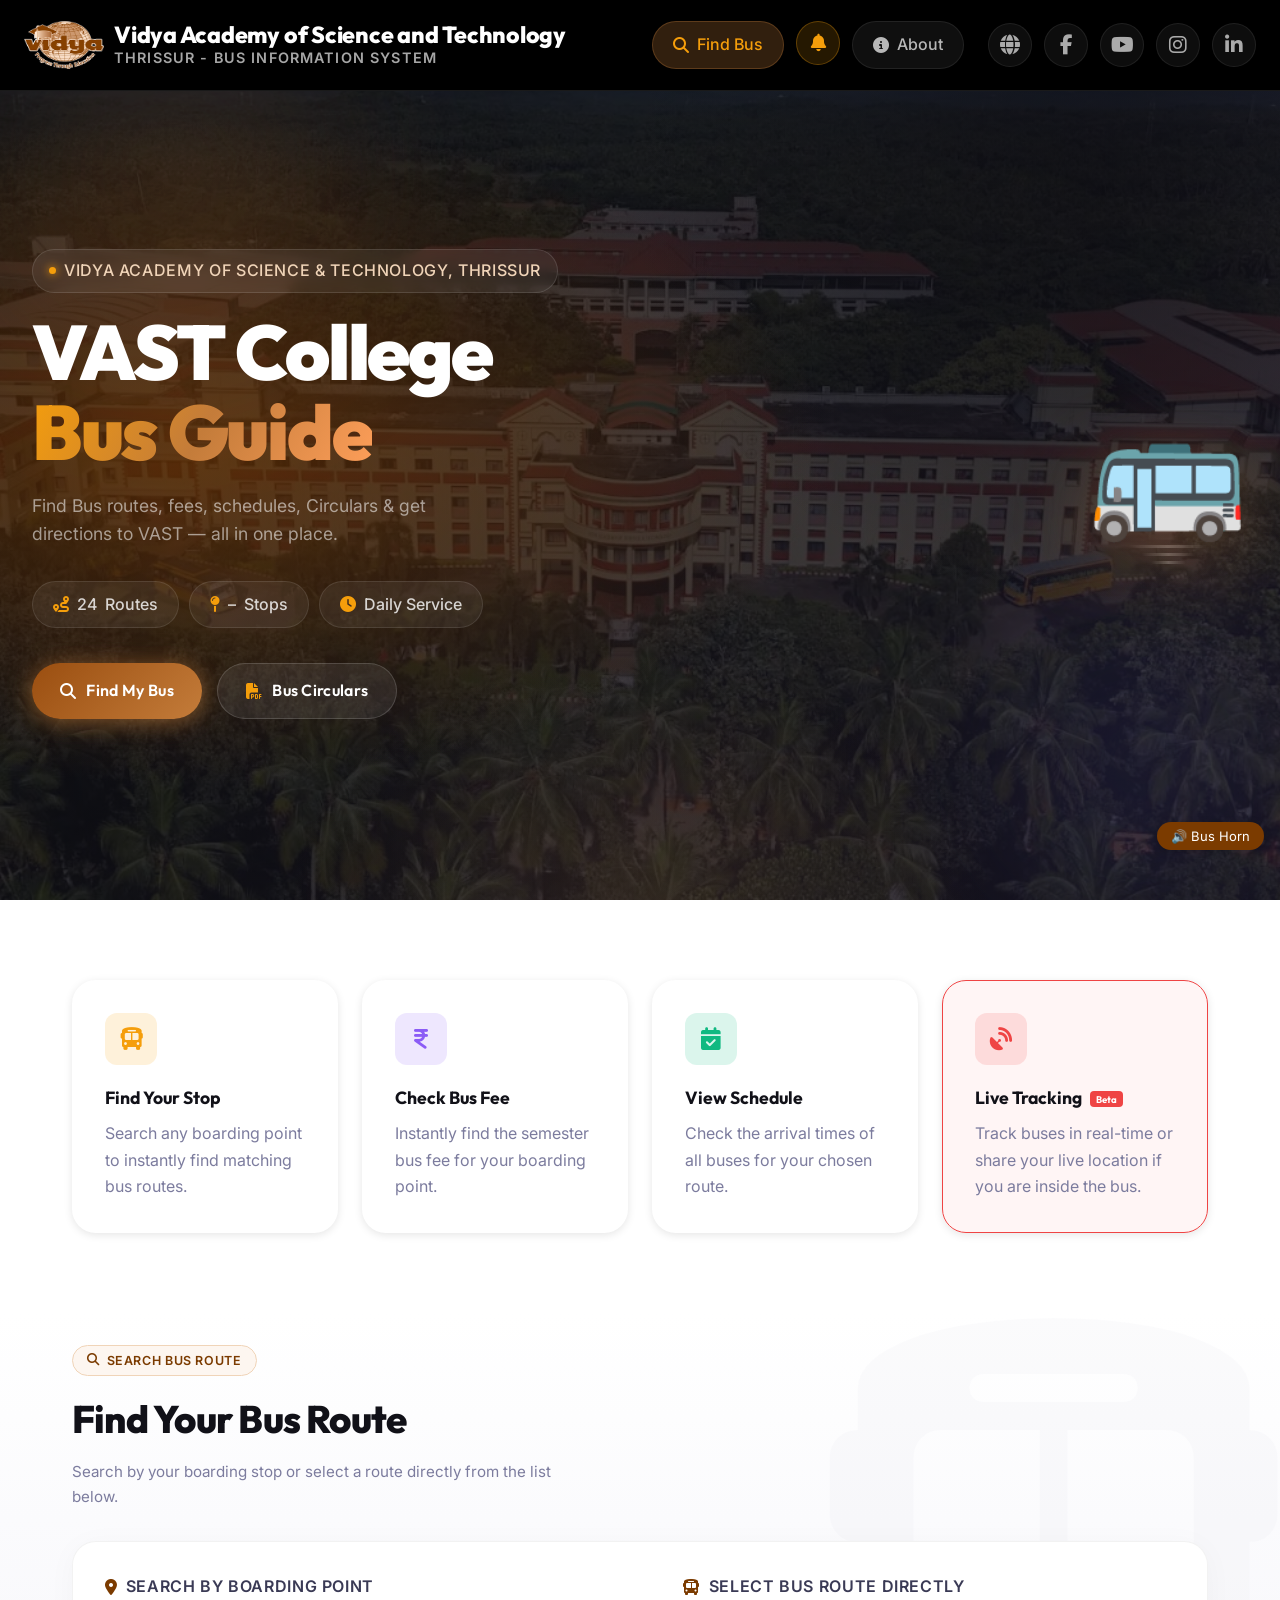
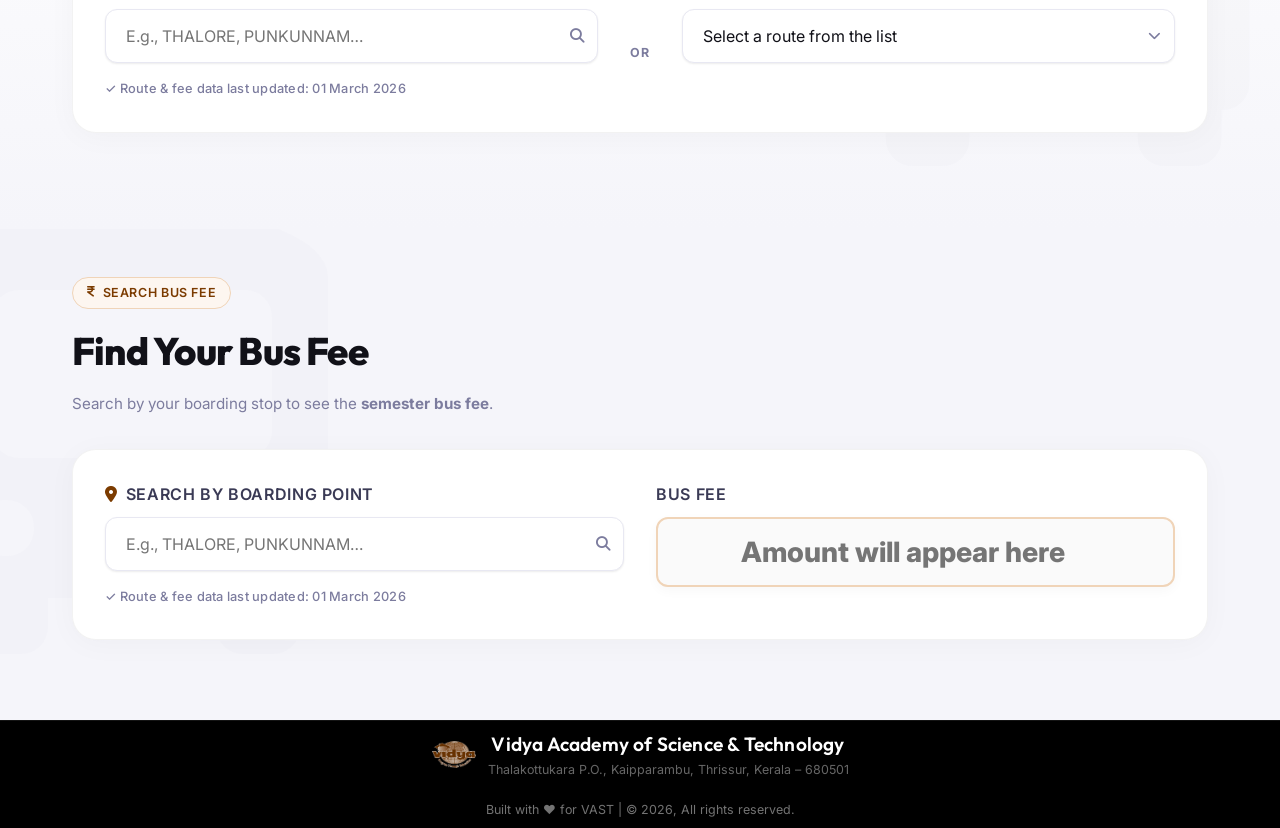
==== index.html @ 7c25f159 "v26" ====
<!DOCTYPE html>
<html lang="en">

<head>
    <meta charset="UTF-8">
    <meta name="viewport" content="width=device-width, initial-scale=1.0">

    <!-- Basic SEO -->
    <title>VAST Bus Routes & Transport System | Vidya Academy Thrissur</title>
    <meta name="description"
        content="Find VAST bus routes, stops, and transport details for Vidya Academy of Science and Technology, Thrissur. Fast and easy access for students and staff.">

    <!-- Open Graph (WhatsApp, Facebook, LinkedIn) -->
    <meta property="og:title" content="VAST Bus Routes & Transport System">
    <meta property="og:description"
        content="Find VAST bus routes, stops, and transport details for Vidya Academy of Science and Technology, Thrissur. Fast and easy access for students and staff.">
    <meta property="og:url" content="https://vastbus.vercel.app/">
    <meta property="og:type" content="website">
    <meta property="og:image" content="https://vastbus.vercel.app/preview.png">

    <!-- Optional but Recommended -->
    <meta name="robots" content="index, follow">
    <link rel="canonical" href="https://vastbus.vercel.app/">
    <meta name="google-site-verification" content="Hl1G1R66J_DsaQzUZAbvL7QP29hYVeh4N2TsKoBI6Vk" />

    <!-- PWA Configurations -->
    <link rel="manifest" href="manifest.json">
    <meta name="theme-color" content="#c47c3a">
    <!-- Apple PWA (iOS Splash Screen & Install Support) -->
    <meta name="apple-mobile-web-app-capable" content="yes">
    <meta name="apple-mobile-web-app-status-bar-style" content="black-translucent">
    <meta name="apple-mobile-web-app-title" content="VAST Bus">
    <link rel="apple-touch-icon" href="assets/icon-180.png">

    <!-- Structured Data (JSON-LD) -->
    <script type="application/ld+json">
    {
      "@context": "https://schema.org",
      "@type": "WebApplication",
      "name": "VAST Bus Transport System",
      "url": "https://vastbus.vercel.app/",
      "description": "Find VAST bus routes, stops, and transport details for Vidya Academy of Science and Technology, Thrissur. Fast and easy access for students and staff.",
      "applicationCategory": "TransportationApplication",
      "operatingSystem": "All",
      "browserRequirements": "Requires a modern web browser",
      "inLanguage": "en",
      "publisher": {
        "@type": "Organization",
        "name": "Vidya Academy of Science and Technology",
        "logo": {
          "@type": "ImageObject",
          "url": "https://vastbus.vercel.app/preview.png"
        }
      },
      "potentialAction": {
        "@type": "SearchAction",
        "target": "https://vastbus.vercel.app/?search={search_term_string}",
        "query-input": "required name=search_term_string"
      }
    }
    </script>
    <script type="application/ld+json">
    {
      "@context": "https://schema.org",
      "@type": "FAQPage",
      "mainEntity": [
        {
          "@type": "Question",
          "name": "How to find VAST bus routes?",
          "acceptedAnswer": {
            "@type": "Answer",
            "text": "You can search and view bus routes directly on the VAST Bus website."
          }
        },
        {
          "@type": "Question",
          "name": "Is the VAST bus system available for all students?",
          "acceptedAnswer": {
            "@type": "Answer",
            "text": "Yes, the transport system is designed for students and staff of Vidya Academy."
          }
        }
      ]
    }
    </script>
    <script type="application/ld+json">
    {
     "@context": "https://schema.org",
     "@type": "CollegeOrUniversity",
     "name": "Vidya Academy of Science and Technology",
     "address": {
       "@type": "PostalAddress",
       "addressLocality": "Thrissur",
       "addressRegion": "Kerala",
       "addressCountry": "India"
     }
    }
    </script>

    <!-- Favicons -->
    <link rel="icon" type="image/x-icon" href="assets/favicon.ico">
    <link rel="icon" type="image/png" sizes="32x32" href="assets/favicon-32x32.png">
    <link rel="icon" type="image/png" sizes="16x16" href="assets/favicon-16x16.png">
    <link rel="apple-touch-icon" sizes="180x180" href="assets/apple-touch-icon.png">

    <!-- Fonts -->
    <link rel="preconnect" href="https://fonts.googleapis.com">
    <link rel="preconnect" href="https://fonts.gstatic.com" crossorigin>
    <link
        href="https://fonts.googleapis.com/css2?family=Outfit:wght@300;400;500;600;700;800;900&family=Inter:wght@300;400;500;600&display=swap"
        rel="stylesheet">

    <!-- Icons -->
    <link rel="stylesheet" href="https://cdnjs.cloudflare.com/ajax/libs/font-awesome/6.5.1/css/all.min.css"
        crossorigin="anonymous" referrerpolicy="no-referrer">

    <link rel="stylesheet" href="styles.css">
    <!-- Leaflet CSS for OpenStreetMap -->
    <link rel="stylesheet" href="https://unpkg.com/leaflet@1.9.4/dist/leaflet.css"
        integrity="sha256-p4NxAoJBhIIN+hmNHrzRCf9tD/miZyoHS5obTRR9BMY=" crossorigin="" />
</head>

<body>

    <!-- iOS PWA Install Banner (only shows on iPhone/iPad Safari, once) -->
    <div id="ios-install-banner"
        style="display:none; position:fixed; bottom:0; left:0; right:0; z-index:9999; padding: 1rem 1.25rem; background: rgba(15,15,20,0.96); backdrop-filter: blur(20px); border-top: 1px solid rgba(196,124,58,0.3); box-shadow: 0 -4px 30px rgba(0,0,0,0.4); animation: slideUpBanner 0.4s ease;">
        <div style="display:flex; align-items:center; gap: 1rem; max-width: 480px; margin: 0 auto;">
            <img src="assets/icon-180.png" alt="VAST Bus"
                style="width:48px; height:48px; border-radius:12px; flex-shrink:0;">
            <div style="flex:1;">
                <p style="margin:0; font-family:'Outfit',sans-serif; font-weight:700; color:#fff; font-size:0.95rem;">
                    Install VAST Bus App</p>
                <p
                    style="margin:4px 0 0; font-family:'Inter',sans-serif; color:rgba(255,255,255,0.6); font-size:0.8rem;">
                    Tap <strong style="color:#c47c3a;"><i class="fa-solid fa-arrow-up-from-bracket"></i> Share</strong>
                    then <strong style="color:#c47c3a;">"Add to Home Screen"</strong>
                </p>
            </div>
            <button id="ios-banner-close"
                style="background:rgba(255,255,255,0.1); border:none; color:#fff; width:32px; height:32px; border-radius:50%; cursor:pointer; font-size:1rem; display:flex; align-items:center; justify-content: center; flex-shrink:0;"><i
                    class="fa-solid fa-xmark"></i></button>
        </div>
    </div>

    <!-- ══════════════════ NAVBAR ══════════════════ -->
    <nav class="navbar" id="navbar">
        <div class="nav-inner">
            <div class="nav-brand">
                <img src="assets/vast.png" alt="VAST Logo" class="nav-logo">
                <div class="nav-brand-text">
                    <span class="nav-title">Vidya Academy of Science and Technology</span>
                    <span class="nav-sub">Thrissur - Bus Information System</span>
                </div>
            </div>
            <div class="nav-right">
                <div class="nav-pills">
                    <a href="#search-section" class="nav-pill active"><i class="fa-solid fa-magnifying-glass"></i> <span>Find Bus</span></a>
                    <button id="pwa-notif-btn" title="Enable Notifications" class="nav-notif-btn" onclick="requestNotificationPermission()">
                        <i class="fa-solid fa-bell"></i>
                    </button>
                    <a href="about.html" class="nav-pill"><i class="fa-solid fa-circle-info"></i> <span>About</span></a>
                </div>

                <!-- Social Media Icons -->
                <div class="nav-socials">
                    <a href="https://www.vidyaacademy.ac.in/" target="_blank" class="nav-social-link"
                        aria-label="College Website" title="College Website">
                        <i class="fa-solid fa-globe"></i>
                    </a>
                    <a href="https://www.facebook.com/vidyatcr/" target="_blank" class="nav-social-link"
                        aria-label="Facebook" title="Facebook">
                        <i class="fa-brands fa-facebook-f"></i>
                    </a>
                    <a href="https://www.youtube.com/channel/UCFlEyRo7TTzK826USi_98eg" target="_blank"
                        class="nav-social-link" aria-label="YouTube" title="YouTube">
                        <i class="fa-brands fa-youtube"></i>
                    </a>
                    <a href="https://www.instagram.com/vidmediavast/" target="_blank" class="nav-social-link"
                        aria-label="Instagram" title="Instagram">
                        <i class="fa-brands fa-instagram"></i>
                    </a>
                    <a href="https://www.linkedin.com/school/vidyatcr/" target="_blank" class="nav-social-link"
                        aria-label="LinkedIn" title="LinkedIn">
                        <i class="fa-brands fa-linkedin-in"></i>
                    </a>
                </div>
            </div>

        </div>
        <!-- ══════════════════ ALERT BANNER ══════════════════ -->
        <div id="alert-banner-container" class="alert-banner-container" style="display: none;"></div>
    </nav>

    <!-- ══════════════════ HERO ══════════════════ -->
    <section class="hero">
        <!-- Animated mesh background -->
        <div class="hero-mesh"></div>
        <div class="hero-glow hero-glow-1"></div>
        <div class="hero-glow hero-glow-2"></div>

        <div class="hero-content">
            <div class="hero-badge animate-fade-up">
                <span class="badge-dot"></span>
                Vidya Academy of Science &amp; Technology, Thrissur
            </div>

            <h1 class="hero-title animate-fade-up delay-1">
                VAST College<br>
                <span class="hero-gradient-text">Bus Guide</span>
            </h1>

            <p class="hero-subtitle animate-fade-up delay-2">
                Find Bus routes, fees, schedules, Circulars &amp; get directions to VAST — all in one place.
            </p>

            <div class="hero-stats animate-fade-up delay-3">
                <div class="stat-pill">
                    <i class="fa-solid fa-route"></i>
                    <span id="stat-routes">–</span> Routes
                </div>
                <div class="stat-pill">
                    <i class="fa-solid fa-map-pin"></i>
                    <span id="stat-stops">–</span> Stops
                </div>
                <div class="stat-pill">
                    <i class="fa-solid fa-clock"></i>Daily Service
                </div>
            </div>

            <div class="hero-buttons animate-fade-up delay-4" style="display: flex; gap: 15px; flex-wrap: wrap;">
                <a href="#search-section" class="hero-cta" style="animation: none; opacity: 1; transform: none;">
                    <i class="fa-solid fa-search"></i> Find My Bus
                </a>

                <a href="https://drive.google.com/drive/folders/1Li0ltfSc1ms6F0dTwZXF6cScRXD0nrXM?usp=sharing"
                    target="_blank" class="hero-cta"
                    style="background: rgba(255, 255, 255, 0.08); border: 1px solid rgba(255, 255, 255, 0.15); backdrop-filter: blur(12px); box-shadow: none; animation: none; opacity: 1; transform: none;">
                    <i class="fa-solid fa-file-pdf" style="color: #f59e0b;"></i> Bus Circulars
                </a>
            </div>
        </div>

        <!-- Floating bus illustration -->
        <div class="hero-illustration animate-float">
            <div class="hero-bus">🚌</div>
            <div class="hero-road">
                <div class="road-line"></div>
                <div class="road-line"></div>
                <div class="road-line"></div>
            </div>
        </div>
    </section>

    <!-- ══════════════════ FEATURES STRIP ══════════════════ -->
    <section class="features-section" id="features-section">
        <div class="container">
            <div class="features-grid">
                <div class="feature-card animate-fade-up">
                    <div class="feature-icon" style="--icon-color: #f59e0b;">
                        <i class="fa-solid fa-bus"></i>
                    </div>
                    <h3>Find Your Stop</h3>
                    <p>Search any boarding point to instantly find matching bus routes.</p>
                </div>
                <div class="feature-card animate-fade-up delay-1" id="bus-fee-btn">
                    <div class="feature-icon" style="--icon-color: #8b5cf6;">
                        <i class="fa-solid fa-indian-rupee-sign"></i>
                    </div>
                    <h3>Check Bus Fee</h3>
                    <p>Instantly find the semester bus fee for your boarding point.</p>
                </div>
                <div class="feature-card animate-fade-up delay-2">
                    <div class="feature-icon" style="--icon-color: #10b981;">
                        <i class="fa-solid fa-calendar-check"></i>
                    </div>
                    <h3>View Schedule</h3>
                    <p>Check the arrival times of all buses for your chosen route.</p>
                </div>

                <!-- 🆕 LIVE TRACKING FEATURE ADDED HERE -->
                <div class="feature-card animate-fade-up delay-3" id="live-tracking-btn"
                    style="cursor: pointer; border: 1px solid #ef4444; background: rgba(239, 68, 68, 0.05);">
                    <div class="feature-icon" style="--icon-color: #ef4444;">
                        <i class="fa-solid fa-satellite-dish fa-beat-fade"></i>
                    </div>
                    <h3>Live Tracking <span
                            style="font-size:0.6rem; background:#ef4444; color:#fff; padding:2px 6px; border-radius:4px; vertical-align:middle; margin-left:5px;">Beta</span>
                    </h3>
                    <p>Track buses in real-time or share your live location if you are inside the bus.</p>
                </div>
            </div>
        </div>
    </section>

    <!-- ══════════════════ LIVE TRACKING MODAL & UI ══════════════════ -->
    <div id="tracking-modal" class="modal hidden">
        <div class="modal-content glass">
            <span class="close-modal" id="close-tracking-modal">&times;</span>

            <div class="modal-header" style="text-align: center; margin-bottom: 2rem;">
                <h3
                    style="font-family: 'Outfit'; font-size: 1.8rem; color: #fff; display: flex; align-items: center; justify-content: center; gap: 10px;">
                    <i class="fa-solid fa-satellite-dish" style="color: #ef4444;"></i> Live Bus Tracking
                </h3>
            </div>

            <div id="tracking-modal-body">
                <!-- User Profile (Shown when logged in) -->
                <div id="user-profile"
                    style="display: none; align-items: center; justify-content: space-between; padding: 1rem; background: rgba(255,255,255,0.05); border: 1px solid rgba(255,255,255,0.1); border-radius: 12px; margin-bottom: 2rem;">
                    <div style="display: flex; align-items: center; gap: 12px;">
                        <img id="user-photo" src="" alt=""
                            style="width: 44px; height: 44px; border-radius: 50%; border: 2px solid var(--amber);">
                        <div style="display: flex; flex-direction: column;">
                            <span id="user-name" style="font-weight: 700; color: #fff; font-size: 1rem;">User Name</span>
                            <span id="user-email"
                                style="font-size: 0.8rem; color: rgba(255,255,255,0.6);">email@vidyaacademy.ac.in</span>
                        </div>
                    </div>
                    <button id="google-sign-out" class="btn-subtle"
                        style="background: rgba(255,255,255,0.1); border: 1px solid rgba(255,255,255,0.2); color: #fff; padding: 6px 12px; border-radius: 6px; cursor: pointer; font-size: 0.8rem; transition: 0.2s;">
                        <i class="fa-solid fa-sign-out"></i>
                    </button>
                </div>

                <!-- Google Sign-in Card (Shown when logged out) -->
                <div id="login-card"
                    style="text-align: center; padding: 2.5rem 1.5rem; background: rgba(255,255,255,0.03); border: 1px solid rgba(255,255,255,0.08); border-radius: 20px; margin-bottom: 2rem;">
                    <div
                        style="background: rgba(245, 158, 11, 0.1); width: 64px; height: 64px; border-radius: 16px; display: flex; align-items: center; justify-content: center; margin: 0 auto 1.5rem; font-size: 1.8rem; color: var(--amber);">
                        <i class="fa-solid fa-shield-halved"></i>
                    </div>
                    <h3 style="font-family: 'Outfit'; font-size: 1.4rem; color: #fff; margin-bottom: 0.5rem;">College
                        Access Required</h3>
                    <p style="font-size: 0.9rem; color: rgba(255,255,255,0.5); margin-bottom: 2rem; line-height: 1.5;">
                        To protect student privacy, please sign in using your <br><b>@vidyaacademy.ac.in</b> email
                        address.</p>

                    <!-- Branded Google Button -->
                    <button id="google-sign-in-btn" class="google-signin-button">
                        <div class="google-icon-box">
                            <svg xmlns="http://www.w3.org/2000/svg" viewBox="0 0 48 48" width="20px" height="20px">
                                <path fill="#fbc02d"
                                    d="M43.611,20.083H42V20H24v8h11.303c-1.649,4.657-6.08,8-11.303,8c-6.627,0-12-5.373-12-12s5.373-12,12-12c3.059,0,5.842,1.154,7.961,3.039l5.657-5.657C34.046,6.053,29.268,4,24,4C12.955,4,4,12.955,4,24s8.955,20,20,20s20-8.955,20-20C44,22.659,43.862,21.35,43.611,20.083z" />
                                <path fill="#e53935"
                                    d="M6.306,14.691l6.571,4.819C14.655,15.108,18.961,12,24,12c3.059,0,5.842,1.154,7.961,3.039l5.657-5.657C34.046,6.053,29.268,4,24,4C16.318,4,9.656,8.337,6.306,14.691z" />
                                <path fill="#4caf50"
                                    d="M24,44c5.166,0,9.86-1.977,13.409-5.192l-6.19-5.238C29.211,35.091,26.715,36,24,36c-5.202,0-9.619-3.317-11.283-7.946l-6.522,5.025C9.505,39.556,16.227,44,24,44z" />
                                <path fill="#1565c0"
                                    d="M43.611,20.083L43.595,20L42,20H24v8h11.303c-0.792,2.237-2.231,4.166-4.087,5.571l6.19,5.238C36.971,39.205,44,34,44,24C44,22.659,43.862,21.35,43.611,20.083z" />
                            </svg>
                        </div>
                        <span>Sign in with Google</span>
                    </button>
                    <p id="auth-error-msg" style="color: #ef4444; font-size: 0.85rem; margin-top: 1rem; display: none;">
                    </p>
                </div>
            </div>

            <!-- GPS Question (Hidden until signed in) -->
            <div id="gps-question-container" style="display: none;">
                <p class="modal-subtitle"
                    style="text-align: center; margin-bottom: 2rem; font-size: 1.1rem; color: rgba(255,255,255,0.7);">
                    Are you currently <strong>inside</strong> the bus?</p>

                <div class="tracking-options">
                    <button id="btn-inside-bus" class="tracking-option-btn">
                        <div class="opt-icon"><i class="fa-solid fa-bus"></i></div>
                        <div class="opt-text">
                            <strong>YES</strong>
                            <span>I'm inside, share my GPS</span>
                        </div>
                    </button>

                    <button id="btn-view-map" class="tracking-option-btn accent">
                        <div class="opt-icon"><i class="fa-solid fa-map-location-dot"></i></div>
                        <div class="opt-text">
                            <strong>NO</strong>
                            <span>Just let me see the map</span>
                        </div>
                    </button>
                </div>
            </div>

            <!-- Dashboard Link -->
            <div id="dashboard-link-container" style="display: none; margin-top: 1.5rem;">
                <a href="live-dashboard.html" class="tracking-option-btn"
                    style="text-decoration: none; width: 100%; border-color: rgba(196, 124, 58, 0.15); transition: 0.3s; background: rgba(0,0,0,0.2); flex-direction: row; align-items: center; justify-content: flex-start; padding: 1.25rem 1.5rem; gap: 1.5rem;">
                    <div class="opt-icon"
                        style="background: rgba(196, 124, 58, 0.08); color: #fff; width: 48px; height: 48px; min-width: 48px; border-radius: 14px; display: flex; align-items: center; justify-content: center; font-size: 1.2rem;">
                        <i class="fa-solid fa-chart-line"></i>
                    </div>
                    <div class="opt-text" style="text-align: left; display: flex; flex-direction: column; gap: 4px;">
                        <strong style="color: #fff; font-size: 1.1rem;">Live Dashboard</strong>
                        <span style="color: rgba(255,255,255,0.5); font-size: 0.9rem;">View all active buses on the
                            map</span>
                    </div>
                </a>
            </div>

            <!-- YES FLOW: Inside Bus -->
            <div class="modal-body" id="inside-bus-flow" style="display: none;">
                <p style="color: rgba(255,255,255,0.7); margin-bottom: 1rem;">Select the bus you are currently in:</p>
                <select id="inside-bus-select"
                    style="margin-bottom: 1.5rem; width: 100%; padding: 12px; border-radius: 10px; background: rgba(0,0,0,0.3); border: 1px solid rgba(255,255,255,0.1); color: #fff;"></select>
                <button id="start-sharing-btn"
                    style="width: 100%; background:#ef4444; color:#fff; border:none; padding:12px; border-radius:10px; cursor:pointer; font-weight:bold;">Start
                    Sharing GPS</button>
                <p id="sharing-status"
                    style="margin-top: 1rem; font-size: 0.85rem; color: rgba(255,255,255,0.4); text-align: center;"></p>
            </div>

            <!-- NO FLOW: Tracking Bus -->
            <div class="modal-body" id="tracking-bus-flow" style="display: none;">
                <p style="color: rgba(255,255,255,0.7); margin-bottom: 1rem;">Select the bus you want to track:</p>
                <select id="tracking-bus-select"
                    style="margin-bottom: 1.5rem; width: 100%; padding: 12px; border-radius: 10px; background: rgba(0,0,0,0.3); border: 1px solid rgba(255,255,255,0.1); color: #fff;"></select>
                <button id="start-tracking-btn"
                    style="width: 100%; background:#6366f1; color:#fff; border:none; padding:12px; border-radius:10px; cursor:pointer; font-weight:bold;">Track
                    Bus Location</button>
                <p id="tracking-status"
                    style="margin-top: 1rem; font-size: 0.85rem; color: rgba(255,255,255,0.4); text-align: center;"></p>
            </div>
        </div>
    </div>







    <!-- ══════════════════ SEARCH ══════════════════ -->
    <section class="search-outer" id="search-section" style="padding-top: 2rem; position: relative; overflow: hidden;">
        <!-- Decorative Background Bus -->
        <div class="section-bg-illustration">
            <i class="fa-solid fa-bus"></i>
        </div>
        <div class="container" style="position: relative; z-index: 1;">

            <div class="section-label animate-fade-up">
                <span class="section-pill"><i class="fa-solid fa-magnifying-glass"></i> Search Bus Route</span>
            </div>
            <h2 class="section-heading animate-fade-up delay-1">Find Your Bus Route</h2>
            <p class="section-sub animate-fade-up delay-2">Search by your boarding stop or select a route directly from
                the list below.</p>

            <div class="search-card glass animate-fade-up delay-2">
                <div class="search-controls">

                    <!-- Stop search -->
                    <div class="control-group">
                        <label for="stop-search">
                            <i class="fa-solid fa-location-dot"></i> Search by Boarding Point
                        </label>
                        <div class="input-wrapper">
                            <input type="text" id="stop-search" placeholder="E.g., THALORE, PUNKUNNAM…"
                                autocomplete="off">
                            <span class="input-icon"><i class="fa-solid fa-magnifying-glass"></i></span>
                            <ul id="search-results" class="autocomplete-results hidden"></ul>
                        </div>
                        <!-- Last Updated Badge (Route Search) -->
                        <p class="data-last-updated"
                            style="display:none; font-size:0.8rem; color: var(--neutral-400); margin: 0.4rem 0 0; font-family:'Inter',sans-serif; letter-spacing: 0.02em; font-weight: 500;">
                        </p>
                    </div>

                    <div class="divider"><span>OR</span></div>

                    <!-- Route select -->
                    <div class="control-group">
                        <label for="bus-select">
                            <i class="fa-solid fa-bus"></i> Select Bus Route Directly
                        </label>
                        <div class="select-wrapper">
                            <select id="bus-select">
                                <option value="" disabled selected>Select a route from the list</option>
                            </select>
                            <span class="select-icon"><i class="fa-solid fa-chevron-down"></i></span>
                        </div>
                    </div>

                </div>
            </div>
        </div>
    </section>

    <!-- ══════════════════ RESULTS ══════════════════ -->
    <section id="results-section" class="results-outer hidden">
        <div class="container">

            <!-- Route banner -->
            <div class="route-banner glass animate-fade-up" id="route-info">
                <div class="route-banner-left">
                    <span class="route-icon"><i class="fa-solid fa-route"></i></span>
                    <div>
                        <p class="route-label">Active Route</p>
                        <h3 id="route-title">Bus Route</h3>
                    </div>
                </div>
                <div class="route-banner-right">
                    <span id="route-badge" class="route-badge">Bus No</span>
                    <button id="btn-share-route" class="btn-share">
                        <i class="fa-solid fa-share-nodes"></i> Share
                    </button>
                </div>
            </div>

            <!-- Grid: schedule + map -->
            <div class="content-grid">

                <!-- Schedule -->
                <div class="schedule-card glass animate-fade-up">
                    <div class="card-header">
                        <span class="card-header-icon"><i class="fa-solid fa-clock"></i></span>
                        <h4>Route Schedule</h4>
                    </div>
                    <div class="table-container">
                        <table id="schedule-table">
                            <thead>
                                <tr>
                                    <th><i class="fa-solid fa-map-pin"></i> Boarding Point</th>
                                    <th><i class="fa-regular fa-clock"></i> Time</th>
                                </tr>
                            </thead>
                            <tbody id="schedule-body"></tbody>
                        </table>
                    </div>
                    <p class="table-hint"><i class="fa-solid fa-hand-pointer"></i> Tap a row to see directions on the
                        map.</p>
                </div>

                <div class="map-card glass animate-fade-up delay-1" id="live-map-card">
                    <div class="card-header">
                        <span class="card-header-icon"><i class="fa-solid fa-map-location-dot"></i></span>
                        <h4>Directions & Live Tracking</h4>
                    </div>
                    <p class="map-hint" id="map-hint">
                        <i class="fa-regular fa-compass"></i> Select a boarding point or track a bus to view the map.
                    </p>

                    <!-- ETA Banner (Hidden by default) -->
                    <div id="eta-banner" class="hidden"
                        style="background: rgba(16, 185, 129, 0.1); border: 1px solid #10b981; padding: 10px; border-radius: 8px; margin-bottom: 15px; color: #10b981; font-weight: 600; display: flex; align-items: center; gap: 10px;">
                        <i class="fa-solid fa-clock fa-spin-pulse"></i>
                        <span id="eta-text">Calculating ETA...</span>
                    </div>

                    <div class="map-container" id="map-container">
                        <div class="map-placeholder" id="map-placeholder">
                            <i class="fa-solid fa-map-location-dot"></i>
                            <p>Select a stop or bus to load the map</p>
                        </div>
                        <!-- Static Iframe for stops -->
                        <iframe id="gmap" width="100%" height="100%" style="border:0;display:none; border-radius:12px;"
                            allowfullscreen="" loading="lazy" referrerpolicy="no-referrer-when-downgrade"></iframe>
                        <!-- Real Dynamic Map for Live Tracking (Leaflet) -->
                        <div id="dynamic-map"
                            style="width: 100%; height: 100%; display:none; border-radius: 12px; overflow: hidden; z-index: 1;">
                        </div>
                    </div>
                </div>

            </div>
        </div>
    </section>

    <!-- ══════════════════ FEE SEARCH ══════════════════ -->
    <section class="fee-search-outer" id="fee-search-section"
        style="padding: 3rem 0 5rem; position: relative; overflow: hidden;">
        <!-- Decorative Background Bus -->
        <div class="section-bg-illustration section-bg-left">
            <i class="fa-solid fa-bus-simple"></i>
        </div>
        <div class="container" style="position: relative; z-index: 1;">

            <div class="section-label animate-fade-up">
                <span class="section-pill"><i class="fa-solid fa-indian-rupee-sign"></i>Search Bus Fee</span>
            </div>

            <h2 class="section-heading animate-fade-up delay-1">Find Your Bus Fee</h2>
            <p class="section-sub animate-fade-up delay-2">Search by your boarding stop to see the <strong>semester bus
                    fee</strong>.</p>

            <div class="search-card glass animate-fade-up delay-2">
                <div class="search-controls" style="display: flex; gap: 2rem; align-items: flex-start;">

                    <!-- Stop search -->
                    <div class="control-group" style="flex: 1;">
                        <label for="fee-stop-search">
                            <i class="fa-solid fa-location-dot"></i> Search by Boarding Point
                        </label>
                        <div class="input-wrapper">
                            <input type="text" id="fee-stop-search" placeholder="E.g., THALORE, PUNKUNNAM…"
                                autocomplete="off">
                            <span class="input-icon"><i class="fa-solid fa-magnifying-glass"></i></span>
                            <ul id="fee-search-results" class="autocomplete-results hidden"></ul>
                        </div>
                        <!-- Last Updated Badge (Fee Search) -->
                        <p class="data-last-updated"
                            style="display:none; font-size:0.8rem; color: var(--neutral-400); margin: 0.4rem 0 0; font-family:'Inter',sans-serif; letter-spacing: 0.02em; font-weight: 500;">
                        </p>
                    </div>

                    <!-- Fee Display -->
                    <div class="control-group" style="flex: 1;">
                        <label for="fee-display">
                            BUS FEE
                        </label>
                        <div class="input-wrapper">
                            <input type="text" id="fee-display" placeholder="Amount will appear here" readonly
                                style="background: #fafafa; color: var(--brand-600); font-weight: 800; font-size: 1.75rem; text-align: center; border: 2px solid var(--brand-200); border-radius: var(--r-md); box-shadow: 0 4px 12px rgba(0,0,0,0.03);">
                        </div>
                    </div>

                </div>

                <!-- Fee Share Button Container (initially hidden) -->
                <div id="fee-share-box" class="fee-share-container hidden">
                    <button id="btn-share-fee" class="btn-share">
                        <i class="fa-solid fa-share-nodes"></i> Share Fee Info
                    </button>
                </div>
            </div>
        </div>
    </section>

    <!-- ══════════════════ FOOTER ══════════════════ -->
    <footer class="footer">
        <div class="footer-inner">
            <div class="footer-brand">
                <img src="assets/vast.png" alt="VAST Logo" class="footer-logo">
                <div>
                    <p class="footer-name">Vidya Academy of Science &amp; Technology</p>
                    <p class="footer-addr">Thalakottukara P.O., Kaipparambu, Thrissur, Kerala – 680501</p>
                </div>
            </div>
            <p class="footer-copy">Built with <span class="heart">❤️</span> for <span>VAST |</span> &copy; 2026, All
                rights
                reserved.</p>
        </div>
    </footer>

    <!-- ══════════════════ TOAST NOTIFICATIONS ══════════════════ -->
    <div id="toast-container" class="toast-container"></div>

    <!-- Firebase App (the core Firebase SDK) -->
    <script src="https://www.gstatic.com/firebasejs/10.7.1/firebase-app-compat.js"></script>
    <script src="https://www.gstatic.com/firebasejs/10.7.1/firebase-auth-compat.js"></script>
    <script src="https://www.gstatic.com/firebasejs/10.7.1/firebase-database-compat.js"></script>
    <script src="https://www.gstatic.com/firebasejs/10.7.1/firebase-messaging-compat.js"></script>

    <!-- Leaflet JS -->
    <script src="https://unpkg.com/leaflet@1.9.4/dist/leaflet.js"
        integrity="sha256-20nQCchB9co0qIjJZRGuk2/Z9VM+kNiyxNV1lvTlZBo=" crossorigin=""></script>

    <!-- Scripts (order matters) -->
    <script src="script.js"></script>
    <script src="alerts.js"></script>
    <script src="notifications.js"></script>
    <script src="bus-cursor.js"></script>
    <script src="tracking.js"></script>

    <!-- Navbar scroll & stats population -->
    <script>
        // Sticky navbar shadow on scroll
        const navbar = document.getElementById('navbar');
        window.addEventListener('scroll', () => {
            navbar.classList.toggle('scrolled', window.scrollY > 40);
        });

        // Initialize PWA Service Worker for Offline Mode
        if ('serviceWorker' in navigator) {
            window.addEventListener('load', () => {
                navigator.serviceWorker.register('sw.js').catch(err => {
                    console.log('ServiceWorker registration failed: ', err);
                });
            });
        }

        // Scroll-reveal using IntersectionObserver
        const revealEls = document.querySelectorAll('.animate-fade-up');
        const io = new IntersectionObserver((entries) => {
            entries.forEach(e => {
                if (e.isIntersecting) {
                    e.target.classList.add('revealed');
                    io.unobserve(e.target);
                }
            });
        }, { threshold: 0.12 });
        revealEls.forEach(el => io.observe(el));

        // Map iframe show/hide
        const origSelect = window.selectStop;
        // patch: show iframe and hide placeholder when map is loaded
        const gmap = document.getElementById('gmap');
        const placeholder = document.getElementById('map-placeholder');
        if (gmap) {
            gmap.addEventListener('load', () => {
                if (gmap.src && gmap.src !== 'about:blank' && gmap.src !== '') {
                    gmap.style.display = 'block';
                    if (placeholder) placeholder.style.display = 'none';
                }
            });
        }

        // Scroll feature cards to search section
        document.querySelectorAll('.features-section .feature-card:not(#live-tracking-btn):not(#bus-fee-btn)').forEach(card => {
            card.style.cursor = 'pointer';
            card.addEventListener('click', () => {
                const searchSection = document.getElementById('search-section');
                if (searchSection) {
                    searchSection.scrollIntoView({ behavior: 'smooth' });
                }
            });
        });

        // Scroll to Fee Search section
        const feeFeatureBtn = document.getElementById('bus-fee-btn');
        if (feeFeatureBtn) {
            feeFeatureBtn.style.cursor = 'pointer';
            feeFeatureBtn.addEventListener('click', () => {
                const feeSearchSection = document.getElementById('fee-search-section');
                if (feeSearchSection) {
                    feeSearchSection.scrollIntoView({ behavior: 'smooth' });
                }
            });
        }
    </script>

    <!-- iOS/Android Install Banner Logic -->
    <script>
        (function () {
            // State for Android Install Prompt
            let deferredPrompt;
            const banner = document.getElementById('ios-install-banner');
            const closeBtn = document.getElementById('ios-banner-close');
            const bannerTitle = banner.querySelector('p');
            const bannerText = banner.querySelector('p:last-of-type');

            // 1. Detection
            const isIos = /iphone|ipad|ipod/i.test(navigator.userAgent) ||
                (navigator.platform === 'MacIntel' && navigator.maxTouchPoints > 1);
            const isAndroid = /android/i.test(navigator.userAgent);
            const isInStandaloneMode = window.matchMedia('(display-mode: standalone)').matches || window.navigator.standalone;
            const isDismissed = localStorage.getItem('pwa-banner-dismissed');

            if (isInStandaloneMode || isDismissed) return;

            // 2. Handle iOS specifically (Manual Instructions)
            if (isIos) {
                setTimeout(() => {
                    banner.style.display = 'block';
                }, 4000);
            }

            // 3. Handle Android (Initially show instructions, upgrade to native prompt if available)
            if (isAndroid) {
                // Show banner with manual instructions after a delay
                setTimeout(() => {
                    if (banner.style.display !== 'block') { // Only if not already shown/handled
                        bannerTitle.textContent = "Add VAST Bus to Home Screen";
                        bannerText.innerHTML = 'Tap the <i class="fa-solid fa-ellipsis-vertical"></i> <b>Menu</b> and select <b>"Install App"</b> or <b>"Add to Home screen"</b>';
                        banner.style.display = 'block';
                    }
                }, 4000);

                // Listen for native prompt eligibility
                window.addEventListener('beforeinstallprompt', (e) => {
                    e.preventDefault();
                    deferredPrompt = e;

                    // Upgrade the banner to be a "One-Tap Install" button
                    bannerTitle.textContent = "Install VAST Bus App";
                    bannerText.innerHTML = "Tap here for one-click installation and offline access.";
                    banner.style.display = 'block'; // Make sure it's shown

                    // Clicking the banner contents triggers the native prompt
                    const contentBox = banner.querySelector('div');
                    contentBox.style.cursor = 'pointer';
                    contentBox.onclick = () => {
                        banner.style.display = 'none';
                        deferredPrompt.prompt();
                        deferredPrompt.userChoice.then((choiceResult) => {
                            if (choiceResult.outcome === 'accepted') {
                                console.log('User accepted the install prompt');
                            }
                            deferredPrompt = null;
                        });
                    };
                });
            }

            // Close button logic
            closeBtn.addEventListener('click', (e) => {
                e.preventDefault();
                e.stopPropagation();
                banner.style.display = 'none';
                localStorage.setItem('pwa-banner-dismissed', '1');
            });
        })();
    </script>

    <style>
        @keyframes slideUpBanner {
            from {
                transform: translateY(100%);
                opacity: 0;
            }

            to {
                transform: translateY(0);
                opacity: 1;
            }
        }

    </style>

</body>

</html>
---- styles.css ----
/* ═══════════════════════════════════════════════════════════
   VAST BUS TRANSPORT — 2026 Modern Design System
   ═══════════════════════════════════════════════════════════ */

/* ── Design Tokens ── */
:root {
    /* Brand */
    --brand-900: #3b1a00;
    --brand-800: #5a2c00;
    --brand-700: #7b3b00;
    --brand-600: #9a4e10;
    --brand-400: #c47c3a;
    --brand-200: #f0d4b8;
    --brand-50: #fdf6f0;

    /* Accents */
    --amber: #f59e0b;
    --emerald: #10b981;
    --indigo: #6366f1;
    --sky: #38bdf8;

    /* Neutrals */
    --neutral-950: #0a0a0f;
    --neutral-900: #111118;
    --neutral-800: #1c1c28;
    --neutral-700: #25253a;
    --neutral-600: #3a3a55;
    --neutral-400: #7c7c9e;
    --neutral-200: #c4c4d6;
    --neutral-100: #e8e8f2;
    --neutral-50: #f5f5fa;

    /* Glass */
    --glass-bg: rgba(255, 255, 255, 0.07);
    --glass-border: rgba(255, 255, 255, 0.12);
    --glass-light: rgba(255, 255, 255, 0.92);
    --glass-light-border: rgba(123, 59, 0, 0.12);

    /* Shadows */
    --shadow-xs: 0 1px 2px rgba(0, 0, 0, .08);
    --shadow-sm: 0 2px 8px rgba(0, 0, 0, .10);
    --shadow-md: 0 4px 20px rgba(0, 0, 0, .12);
    --shadow-lg: 0 8px 40px rgba(0, 0, 0, .18);
    --shadow-xl: 0 20px 60px rgba(0, 0, 0, .25);
    --glow-brand: 0 0 30px rgba(196, 124, 58, 0.30);

    /* Radii */
    --r-sm: 6px;
    --r-md: 12px;
    --r-lg: 18px;
    --r-xl: 24px;
    --r-2xl: 32px;
    --r-full: 9999px;

    /* Typography */
    --font-display: 'Outfit', system-ui, sans-serif;
    --font-body: 'Inter', system-ui, sans-serif;

    /* Transitions */
    --t-fast: 0.15s ease-in-out;
    --t-normal: 0.25s ease-in-out;
    --t-slow: 0.3s ease-in-out;
    /* Constants */
    --nav-h: 84px;
    /* Standard navbar height */
}

/* ── Reset ── */
*,
*::before,
*::after {
    margin: 0;
    padding: 0;
    box-sizing: border-box;
}

html {
    scroll-behavior: smooth;
}

body {
    font-family: var(--font-body);
    background: var(--neutral-50);
    color: var(--neutral-600);
    line-height: 1.6;
    overflow-x: hidden;
}

a {
    text-decoration: none;
    color: inherit;
}

/* ══════════════════════════════════════════
   SCROLL-REVEAL ANIMATIONS
══════════════════════════════════════════ */
.animate-fade-up {
    opacity: 0;
    transform: translateY(28px);
    transition: opacity 0.65s cubic-bezier(.4, 0, .2, 1), transform 0.65s cubic-bezier(.4, 0, .2, 1);
}

.animate-fade-up.delay-1 {
    transition-delay: 0.10s;
}

.animate-fade-up.delay-2 {
    transition-delay: 0.20s;
}

.animate-fade-up.delay-3 {
    transition-delay: 0.30s;
}

.animate-fade-up.delay-4 {
    transition-delay: 0.40s;
}

.animate-fade-up.revealed {
    opacity: 1;
    transform: none;
}

/* hero animations fire immediately */
.hero .animate-fade-up {
    animation: fadeUp 0.8s cubic-bezier(.4, 0, .2, 1) forwards;
    opacity: 0;
}

.hero .animate-fade-up.delay-1 {
    animation-delay: .12s;
}

.hero .animate-fade-up.delay-2 {
    animation-delay: .24s;
}

.hero .animate-fade-up.delay-3 {
    animation-delay: .36s;
}

.hero .animate-fade-up.delay-4 {
    animation-delay: .50s;
}

@keyframes fadeUp {
    from {
        opacity: 0;
        transform: translateY(32px);
    }

    to {
        opacity: 1;
        transform: none;
    }
}

.animate-float {
    animation: floatBus 3.5s ease-in-out infinite;
}

@keyframes floatBus {

    0%,
    100% {
        transform: translateY(0px);
    }

    50% {
        transform: translateY(-14px);
    }
}

/* ══════════════════════════════════════════
   NAVBAR
══════════════════════════════════════════ */
.navbar {
    position: fixed;
    top: 0;
    left: 0;
    right: 0;
    z-index: 1000;
    padding: 0.3rem 1.5rem;
    /* Slightly tighter top/bottom padding */
    background: #000000;
    backdrop-filter: blur(16px) saturate(1.4);
    -webkit-backdrop-filter: blur(16px) saturate(1.4);
    border-bottom: 1px solid rgba(255, 255, 255, 0.1);
    transition: background var(--t-normal), box-shadow var(--t-normal);
    display: flex;
    flex-direction: column;
}

.navbar.scrolled {
    background: #000000;
    box-shadow: 0 4px 30px rgba(0, 0, 0, 0.5);
}

.nav-inner {
    width: 100%;
    margin: 0 auto;
    display: flex;
    align-items: center;
    justify-content: space-between;
}

/* ── Utilities ── */
.hidden {
    display: none !important;
}

/* Notification Bell in Navbar */
.nav-notif-btn {
    display: flex;
    align-items: center;
    justify-content: center;
    width: 44px;
    height: 44px;
    border-radius: 50%;
    background: rgba(244, 158, 11, 0.15);
    border: 1px solid rgba(244, 158, 11, 0.3);
    color: var(--amber);
    cursor: pointer;
    transition: all 0.3s ease;
    padding: 0;
    margin: 0 4px;
}

.nav-notif-btn:hover {
    background: var(--amber);
    color: #fff;
    transform: scale(1.1) rotate(15deg);
    box-shadow: 0 0 15px rgba(244, 158, 11, 0.4);
}

.nav-notif-btn i {
    font-size: 1.1rem;
}

/* ══════════════════════════════════════════
   LIVE TRACKING MODAL & AUTH UI
══════════════════════════════════════════ */
.modal {
    position: fixed;
    inset: 0;
    z-index: 9999;
    background: rgba(0, 0, 0, 0.7);
    display: flex;
    align-items: center;
    justify-content: center;
    backdrop-filter: blur(8px);
    -webkit-backdrop-filter: blur(8px);
    padding: 20px;
}

.modal-content {
    width: 100%;
    max-width: 450px;
    max-height: 90vh;
    overflow-y: auto;
    position: relative;
    padding: 2.5rem 2rem;
    background: var(--neutral-900) !important;
    border: 1px solid rgba(255, 255, 255, 0.08) !important;
    border-radius: var(--r-2xl);
    box-shadow: 0 20px 60px rgba(0, 0, 0, 0.4);
}

.modal-content select option {
    background-color: var(--neutral-900);
    color: #ffffff;
    font-size: 1rem;
}

.close-modal {
    position: absolute;
    top: 15px;
    right: 20px;
    font-size: 2rem;
    cursor: pointer;
    color: rgba(255, 255, 255, 0.6);
    transition: color 0.2s;
    line-height: 1;
}

.close-modal:hover {
    color: #fff;
}

.google-signin-button {
    display: flex;
    align-items: center;
    justify-content: center;
    gap: 12px;
    width: 100%;
    max-width: 280px;
    margin: 0 auto;
    height: 48px;
    background-color: #ffffff;
    border: 1px solid #747775;
    border-radius: 24px;
    /* Pill shaped for modern clean look */
    color: #1f1f1f;
    font-family: 'Google Sans', arial, sans-serif;
    font-weight: 500;
    font-size: 14px;
    cursor: pointer;
    transition: all .2s ease;
    box-shadow: none;
    padding: 0 16px;
}

.google-signin-button:hover {
    background-color: #f8f9fa;
    border-color: #d2dce0;
    box-shadow: 0 1px 2px 0 rgba(60, 64, 67, 0.3), 0 1px 3px 1px rgba(60, 64, 67, 0.15);
}

.google-signin-button:active {
    background-color: #e8eaed;
    box-shadow: 0 1px 2px 0 rgba(60, 64, 67, 0.3), 0 1px 3px 1px rgba(60, 64, 67, 0.15);
}

.google-icon-box {
    width: 20px;
    height: 20px;
    display: flex;
    align-items: center;
    justify-content: center;
}

/* Redesigned Tracking Options */
.tracking-options {
    display: grid;
    grid-template-columns: 1fr 1fr;
    gap: 1.5rem;
}

.tracking-option-btn {
    display: flex;
    flex-direction: column;
    align-items: center;
    gap: 12px;
    padding: 1.5rem 1rem;
    background: rgba(255, 255, 255, 0.05);
    border: 1px solid rgba(255, 255, 255, 0.1);
    border-radius: 16px;
    color: #fff;
    cursor: pointer;
    transition: all 0.3s cubic-bezier(0.4, 0, 0.2, 1);
}

.tracking-option-btn:hover {
    background: rgba(16, 185, 129, 0.1);
    border-color: rgba(16, 185, 129, 0.4);
    transform: translateY(-5px);
}

.tracking-option-btn.accent:hover {
    background: rgba(99, 102, 241, 0.1);
    border-color: rgba(99, 102, 241, 0.4);
}

.opt-icon {
    width: 48px;
    height: 48px;
    background: rgba(255, 255, 255, 0.05);
    border-radius: 12px;
    display: flex;
    align-items: center;
    justify-content: center;
    font-size: 1.5rem;
}

.tracking-option-btn:hover .opt-icon {
    background: #10b981;
    color: #fff;
}

.tracking-option-btn.accent:hover .opt-icon {
    background: #6366f1;
}

.opt-text {
    display: flex;
    flex-direction: column;
    align-items: center;
}

.opt-text strong {
    font-size: 1.1rem;
    font-family: 'Outfit';
    margin-bottom: 2px;
}

.opt-text span {
    font-size: 0.75rem;
    color: rgba(255, 255, 255, 0.4);
    text-align: center;
}

/* Utility buttons */
.btn-subtle {
    opacity: 0.6;
}

.btn-subtle:hover {
    opacity: 1;
}

.cta-btn {
    padding: 12px 20px;
    border-radius: 10px;
    border: none;
    font-weight: 700;
    font-family: 'Inter';
    cursor: pointer;
    transition: 0.2s;
}

.cta-btn.primary {
    background: #6366f1;
    color: #fff;
}

.cta-btn.danger {
    background: #ef4444;
    color: #fff;
}

.cta-btn:hover {
    filter: brightness(1.2);
    transform: scale(1.02);
}

@media (max-width: 480px) {
    .tracking-options {
        grid-template-columns: 1fr;
        gap: 1rem;
    }
}

.nav-brand {
    display: flex;
    align-items: center;
    gap: 10px;
}

.nav-logo {
    width: 80px;
    height: 80px;
    object-fit: contain;
    border-radius: var(--r-sm);
    filter: brightness(1.1);
}

.nav-brand-text {
    display: flex;
    flex-direction: column;
}

.nav-title {
    font-family: var(--font-display);
    font-size: 1.45rem;
    font-weight: 800;
    line-height: 1.15;
    color: #fff;
    letter-spacing: -0.01em;
}

.nav-sub {
    font-size: 0.9rem;
    /* Slightly reduced for hierarchy, but kept larger in mobile media query */
    color: rgba(255, 255, 255, 0.65);
    letter-spacing: .08em;
    text-transform: uppercase;
    font-weight: 600;
    line-height: 1.3;
}

.nav-right {
    display: flex;
    align-items: center;
}

.nav-pills {
    display: flex;
    gap: 8px;
}

.nav-pill {
    display: flex;
    align-items: center;
    gap: 8px;
    padding: 10px 20px;
    border-radius: var(--r-full);
    font-size: 1rem;
    font-weight: 500;
    color: rgba(255, 255, 255, 0.7);
    background: rgba(255, 255, 255, 0.06);
    border: 1px solid rgba(255, 255, 255, 0.08);
    transition: all var(--t-normal);
    min-height: 44px;
}

.nav-pill:hover,
.nav-pill.active {
    background: rgba(196, 124, 58, 0.25);
    color: var(--amber);
    border-color: rgba(196, 124, 58, 0.3);
}

/* Social Media Icons */
.nav-socials {
    display: flex;
    align-items: center;
    gap: 12px;
    margin-left: 1.5rem;
}

.nav-social-link {
    display: flex;
    align-items: center;
    justify-content: center;
    width: 44px;
    height: 44px;
    border-radius: var(--r-full);
    font-size: 1.25rem;
    color: rgba(255, 255, 255, 0.65);
    background: rgba(255, 255, 255, 0.05);
    border: 1px solid rgba(255, 255, 255, 0.08);
    transition: all var(--t-normal);
}

.nav-social-link:hover {
    color: var(--amber);
    background: rgba(196, 124, 58, 0.15);
    border-color: rgba(196, 124, 58, 0.3);
    transform: translateY(-2px) scale(1.1);
    box-shadow: 0 4px 12px rgba(0, 0, 0, 0.2);
}

@media (max-width: 968px) {
    .nav-socials {
        display: none;
        /* Hide on smaller screens if they crowd the menu, or adjust as needed */
    }
}

@media (max-width: 1100px) {
    .nav-socials {
        margin-left: 0.5rem;
        gap: 8px;
    }

    .nav-social-link {
        width: 32px;
        height: 32px;
        font-size: 1rem;
    }
}


/* ══════════════════════════════════════════
   HERO SECTION
══════════════════════════════════════════ */
.hero {
    position: relative;
    min-height: 100vh;
    display: flex;
    align-items: center;
    justify-content: space-between;
    padding: calc(var(--nav-h) + 3rem) 2rem 4rem;
    overflow: hidden;
    background: var(--neutral-950);
}

/* Campus photo layer — very subtle, sits between base bg and mesh overlay */
.hero::before {
    content: '';
    position: absolute;
    inset: 0;
    z-index: 0;
    background-image: url('assets/vidya.jpg');
    background-size: cover;
    background-position: center 40%;
    background-repeat: no-repeat;
    opacity: 0.50;
    /* 50% — clearly visible college photo */
    transform: scale(1.04);
    /* slight scale to avoid white edges */
    transition: opacity 0.6s ease;
}

/* Animated gradient mesh */
.hero-mesh {
    position: absolute;
    inset: 0;
    z-index: 0;
    background:
        radial-gradient(ellipse 80% 60% at 15% 50%, rgba(123, 59, 0, 0.60) 0%, transparent 62%),
        radial-gradient(ellipse 60% 80% at 85% 20%, rgba(10, 10, 15, 0.55) 0%, transparent 60%),
        radial-gradient(ellipse 50% 50% at 50% 100%, rgba(196, 124, 58, 0.12) 0%, transparent 55%),
        linear-gradient(135deg, rgba(10, 10, 15, 0.70) 0%, rgba(17, 17, 24, 0.65) 40%, rgba(28, 24, 40, 0.65) 100%);
    animation: meshShift 10s ease-in-out infinite alternate;
}

@keyframes meshShift {
    from {
        filter: hue-rotate(0deg);
    }

    to {
        filter: hue-rotate(8deg);
    }
}

/* Orb glows */
.hero-glow {
    position: absolute;
    border-radius: 50%;
    pointer-events: none;
    z-index: 0;
    filter: blur(80px);
    animation: glowPulse 6s ease-in-out infinite alternate;
}

.hero-glow-1 {
    width: 500px;
    height: 500px;
    background: radial-gradient(circle, rgba(196, 124, 58, 0.20) 0%, transparent 70%);
    top: -80px;
    left: -80px;
}

.hero-glow-2 {
    width: 400px;
    height: 400px;
    background: radial-gradient(circle, rgba(99, 102, 241, 0.15) 0%, transparent 70%);
    bottom: -60px;
    right: -60px;
    animation-delay: 3s;
}

@keyframes glowPulse {
    from {
        opacity: 0.6;
        transform: scale(1);
    }

    to {
        opacity: 1;
        transform: scale(1.15);
    }
}

/* Hero content */
.hero-content {
    position: relative;
    z-index: 2;
    max-width: 600px;
    flex: 1;
}

.hero-badge {
    display: inline-flex;
    align-items: center;
    gap: 8px;
    padding: 8px 16px;
    background: rgba(255, 255, 255, 0.06);
    border: 1px solid rgba(255, 255, 255, 0.12);
    border-radius: var(--r-full);
    font-size: 1rem;
    color: var(--brand-200);
    letter-spacing: .04em;
    text-transform: uppercase;
    font-weight: 500;
    margin-bottom: 1.2rem;
    backdrop-filter: blur(6px);
}

.badge-dot {
    width: 7px;
    height: 7px;
    border-radius: 50%;
    background: var(--amber);
    box-shadow: 0 0 8px var(--amber);
    animation: blink 1.8s ease-in-out infinite;
}

@keyframes blink {

    0%,
    100% {
        opacity: 1
    }

    50% {
        opacity: 0.4
    }
}

.hero-title {
    font-family: var(--font-display);
    font-size: clamp(2.8rem, 6vw, 5rem);
    font-weight: 900;
    line-height: 1.05;
    letter-spacing: -.03em;
    color: #fff;
    margin-bottom: 1.2rem;
}

.hero-gradient-text {
    background: linear-gradient(120deg, var(--amber) 0%, var(--brand-400) 50%, #ff9f5a 100%);
    -webkit-background-clip: text;
    -webkit-text-fill-color: transparent;
    background-clip: text;
}

.hero-subtitle {
    font-size: 1.1rem;
    color: rgba(255, 255, 255, 0.55);
    max-width: 440px;
    margin-bottom: 2rem;
    font-weight: 400;
}

.hero-stats {
    display: flex;
    flex-wrap: wrap;
    gap: 10px;
    margin-bottom: 2.2rem;
}

.stat-pill {
    display: flex;
    align-items: center;
    gap: 8px;
    padding: 10px 20px;
    background: rgba(255, 255, 255, 0.06);
    border: 1px solid rgba(255, 255, 255, 0.10);
    border-radius: var(--r-full);
    font-size: 1rem;
    font-weight: 500;
    color: rgba(255, 255, 255, 0.8);
    backdrop-filter: blur(6px);
}

.stat-pill i {
    color: var(--amber);
    font-size: 1rem;
}

.hero-cta {
    display: inline-flex;
    align-items: center;
    gap: 10px;
    padding: 14px 28px;
    background: linear-gradient(135deg, var(--brand-600) 0%, var(--brand-400) 100%);
    color: #fff;
    font-family: var(--font-display);
    font-size: 1rem;
    font-weight: 600;
    border-radius: var(--r-full);
    box-shadow: 0 4px 20px rgba(196, 124, 58, 0.4), var(--glow-brand);
    transition: all var(--t-normal);
    letter-spacing: .02em;
    position: relative;
    overflow: hidden;
}

.hero-cta:hover {
    transform: translateY(-3px);
    box-shadow: 0 10px 30px rgba(196, 124, 58, 0.6);
}

.hero-cta:active {
    transform: scale(0.96) translateY(0);
    box-shadow: 0 4px 15px rgba(196, 124, 58, 0.5);
}

.hero-cta::after,
.btn::after {
    content: '';
    position: absolute;
    top: 50%;
    left: 50%;
    width: 0;
    height: 0;
    background: rgba(255, 255, 255, 0.3);
    border-radius: 50%;
    transform: translate(-50%, -50%);
    transition: width 0.4s ease-out, height 0.4s ease-out, opacity 0.6s ease-out;
    opacity: 0;
    pointer-events: none;
}

.hero-cta:active::after,
.btn:active::after {
    width: 300px;
    height: 300px;
    opacity: 1;
    transition: 0s;
}

/* Micro-Interaction Button Base */
.btn {
    transition: all 0.3s ease-in-out;
    position: relative;
    overflow: hidden;
}

.btn:active {
    transform: scale(0.96);
}

/* Shimmer Loading Animation */
.shimmer-loading {
    position: relative;
    overflow: hidden !important;
    background-color: var(--neutral-100) !important;
    border-color: transparent !important;
    color: transparent !important;
}

.shimmer-loading * {
    visibility: hidden;
}

.shimmer-loading::before {
    content: '';
    position: absolute;
    top: 0;
    left: -150%;
    width: 150%;
    height: 100%;
    background: linear-gradient(90deg, transparent 0%, rgba(255, 255, 255, 0.5) 50%, transparent 100%);
    animation: shimmerSlide 1.5s infinite linear;
    z-index: 10;
}

@keyframes shimmerSlide {
    0% {
        left: -150%;
    }

    100% {
        left: 150%;
    }
}

/* Hero bus illustration */
.hero-illustration {
    position: relative;
    z-index: 2;
    display: flex;
    flex-direction: column;
    align-items: center;
    margin-left: 3rem;
    flex-shrink: 0;
}

.hero-bus {
    font-size: clamp(80px, 10vw, 140px);
    line-height: 1;
    filter: drop-shadow(0 20px 40px rgba(196, 124, 58, 0.40));
}

.hero-road {
    display: flex;
    flex-direction: column;
    align-items: center;
    gap: 5px;
    margin-top: 12px;
}

.road-line {
    height: 3px;
    border-radius: 2px;
    background: linear-gradient(90deg, transparent, rgba(255, 255, 255, 0.25), transparent);
    animation: roadAnim 1.6s linear infinite;
}

.road-line:nth-child(1) {
    width: 80px;
    animation-delay: 0s;
}

.road-line:nth-child(2) {
    width: 55px;
    animation-delay: 0.2s;
}

.road-line:nth-child(3) {
    width: 35px;
    animation-delay: 0.4s;
}

@keyframes roadAnim {
    from {
        opacity: 0.2;
        transform: scaleX(0.5);
    }

    to {
        opacity: 0;
        transform: scaleX(1.6);
    }
}

/* ══════════════════════════════════════════
   CONTAINER
══════════════════════════════════════════ */
.container {
    max-width: 1200px;
    margin: 0 auto;
    padding: 0 2rem;
}

/* ══════════════════════════════════════════
   FEATURES SECTION
══════════════════════════════════════════ */
.features-section {
    padding: 5rem 0;
    background: #fff;
}

.features-grid {
    display: grid;
    grid-template-columns: repeat(auto-fit, minmax(260px, 1fr));
    gap: 1.5rem;
}

.feature-card {
    padding: 2rem;
    border-radius: var(--r-xl);
    background: var(--glass-bg);
    backdrop-filter: blur(16px);
    -webkit-backdrop-filter: blur(16px);
    border: 1px solid var(--glass-border);
    box-shadow: var(--shadow-sm);
    transition: all 0.3s ease-in-out;
    position: relative;
    overflow: hidden;
}

.feature-card:hover {
    transform: translateY(-8px);
    box-shadow: var(--shadow-lg);
    border-color: rgba(196, 124, 58, 0.4);
    background: rgba(255, 255, 255, 0.1);
}

.feature-icon {
    width: 52px;
    height: 52px;
    border-radius: var(--r-md);
    background: color-mix(in srgb, var(--icon-color) 15%, transparent);
    display: flex;
    align-items: center;
    justify-content: center;
    font-size: 1.4rem;
    color: var(--icon-color);
    margin-bottom: 1.2rem;
    transition: transform var(--t-normal);
}

.feature-card:hover .feature-icon {
    transform: scale(1.1) rotate(-3deg);
}

.feature-card h3 {
    font-family: var(--font-display);
    font-size: 1.1rem;
    font-weight: 700;
    margin-bottom: .5rem;
    color: var(--neutral-900);
}

.feature-card p {
    font-size: 1rem;
    color: var(--neutral-400);
    line-height: 1.65;
}

/* ══════════════════════════════════════════
   SECTION HEADINGS
══════════════════════════════════════════ */
.section-label {
    margin-bottom: .8rem;
}

.section-pill {
    display: inline-flex;
    align-items: center;
    gap: 7px;
    padding: 5px 14px;
    background: var(--brand-50);
    color: var(--brand-700);
    border: 1px solid var(--brand-200);
    border-radius: var(--r-full);
    font-size: .78rem;
    font-weight: 600;
    text-transform: uppercase;
    letter-spacing: .05em;
}

.section-heading {
    font-family: var(--font-display);
    font-size: clamp(1.6rem, 3vw, 2.4rem);
    font-weight: 800;
    color: var(--neutral-900);
    margin-bottom: .6rem;
    letter-spacing: -.02em;
}

.section-sub {
    font-size: .95rem;
    color: var(--neutral-400);
    max-width: 520px;
    margin-bottom: 2rem;
}

/* ══════════════════════════════════════════
   GLASS UTILITY
══════════════════════════════════════════ */
.glass {
    background: #ffffff;
    border: 1px solid rgba(0, 0, 0, 0.05);
    backdrop-filter: blur(16px);
    -webkit-backdrop-filter: blur(16px);
    border-radius: var(--r-xl);
    box-shadow: 0 4px 30px rgba(0, 0, 0, 0.03);
    transition: all 0.3s ease-in-out;
}

.glass:hover {
    box-shadow: 0 12px 40px rgba(0, 0, 0, 0.12), 0 0 20px rgba(196, 124, 58, 0.15);
    transform: translateY(-2px);
    border-color: rgba(196, 124, 58, 0.3);
}

/* ══════════════════════════════════════════
   SEARCH SECTION
══════════════════════════════════════════ */
.search-outer {
    padding: 5rem 0 6rem;
    background: linear-gradient(180deg, #fff 0%, var(--neutral-50) 100%);
}

.search-card {
    padding: 2rem 2rem 2rem;
}

.search-controls {
    display: flex;
    flex-direction: column;
    gap: 1.5rem;
}

@media (min-width: 768px) {
    .search-controls {
        flex-direction: row;
        align-items: flex-start;
    }
}

.control-group {
    flex: 1;
    display: flex;
    flex-direction: column;
    gap: .6rem;
}

.control-group label {
    font-size: 1rem;
    font-weight: 600;
    color: var(--neutral-600);
    display: flex;
    align-items: center;
    gap: 8px;
    text-transform: uppercase;
    letter-spacing: .04em;
}

.control-group label i {
    color: #7b3b00;
}

.input-wrapper {
    position: relative;
}

.input-icon {
    position: absolute;
    right: 14px;
    top: 50%;
    transform: translateY(-50%);
    color: var(--neutral-400);
    font-size: .9rem;
    pointer-events: none;
}

input[type="text"] {
    width: 100%;
    padding: 1rem 2.8rem 1rem 1.25rem;
    border: 1.5px solid var(--neutral-100);
    border-radius: var(--r-md);
    font-family: var(--font-body);
    font-size: 1rem;
    color: var(--neutral-900);
    background: #fff;
    transition: all var(--t-normal);
    box-shadow: var(--shadow-xs);
}

input[type="text"]:focus {
    outline: none;
    border-color: var(--brand-600);
    box-shadow: 0 0 0 4px rgba(196, 124, 58, .12), var(--shadow-xs);
}

.select-wrapper {
    position: relative;
}

.select-icon {
    position: absolute;
    right: 14px;
    top: 50%;
    transform: translateY(-50%);
    color: var(--neutral-400);
    font-size: .8rem;
    pointer-events: none;
}

select {
    width: 100%;
    padding: 1rem 2.8rem 1rem 1.25rem;
    border: 1.5px solid var(--neutral-100);
    border-radius: var(--r-md);
    font-family: var(--font-body);
    font-size: 1rem;
    color: var(--neutral-900);
    background: #fff;
    appearance: none;
    -webkit-appearance: none;
    transition: all var(--t-normal);
    box-shadow: var(--shadow-xs);
}

select:focus {
    outline: none;
    border-color: var(--brand-600);
    box-shadow: 0 0 0 4px rgba(196, 124, 58, .12), var(--shadow-xs);
}

/* Divider */
.divider {
    display: flex;
    align-items: center;
    text-align: center;
    color: var(--neutral-400);
    font-weight: 700;
    font-size: .78rem;
    text-transform: uppercase;
    letter-spacing: .08em;
}

.divider::before,
.divider::after {
    content: '';
    flex: 1;
    border-bottom: 1px dashed var(--neutral-100);
    margin: 0 1rem;
}

@media (min-width: 768px) {
    .divider {
        flex-direction: column;
        padding: 0 .5rem;
        align-self: center;
        margin-top: 2rem;
    }

    .divider::before,
    .divider::after {
        border-bottom: none;
        border-left: 1px dashed var(--neutral-100);
        margin: .75rem 0;
        height: 24px;
    }
}

/* Autocomplete */
.autocomplete-results {
    position: absolute;
    top: calc(100% + 4px);
    left: 0;
    right: 0;
    background: #fff;
    border: 1px solid var(--neutral-100);
    border-radius: var(--r-md);
    box-shadow: var(--shadow-lg);
    max-height: 220px;
    overflow-y: auto;
    z-index: 100;
    list-style: none;
    animation: dropDown .15s ease;
}

@keyframes dropDown {
    from {
        opacity: 0;
        transform: translateY(-6px);
    }

    to {
        opacity: 1;
        transform: none;
    }
}

.autocomplete-results.hidden {
    display: none;
}

.autocomplete-item {
    padding: .85rem 1.2rem;
    cursor: pointer;
    border-bottom: 1px solid var(--neutral-100);
    font-size: 1rem;
    color: var(--neutral-800);
    transition: background var(--t-fast);
}

.autocomplete-item:last-child {
    border-bottom: none;
}

.autocomplete-item:hover {
    background: var(--brand-50);
}

.autocomplete-item strong {
    color: #7b3b00;
    text-transform: uppercase;
    font-weight: 700;
}

.route-hint {
    font-size: .75rem;
    color: var(--neutral-400);
    display: block;
    margin-top: 2px;
}

/* ══════════════════════════════════════════
   RESULTS SECTION
══════════════════════════════════════════ */
.results-outer {
    padding: 0 0 6rem;
    background: var(--neutral-50);
}

.results-outer.hidden {
    display: none;
}

/* Route banner */
.route-banner {

    position: sticky;
    top: 0;
    z-index: 1000;

    display: flex;
    align-items: center;
    justify-content: space-between;
    flex-wrap: wrap;
    gap: 1rem;
    padding: 1.2rem 1.8rem;
    margin-bottom: 1.5rem;
    border-left: 4px solid var(--brand-600);
    border-radius: var(--r-lg) !important;
}

.route-banner-left {
    display: flex;
    align-items: center;
    gap: 1rem;
}

.route-icon {
    width: 44px;
    height: 44px;
    border-radius: var(--r-md);
    background: var(--brand-50);
    color: var(--brand-700);
    display: flex;
    align-items: center;
    justify-content: center;
    font-size: 1.2rem;
}

.route-label {
    font-size: .72rem;
    color: var(--neutral-400);
    text-transform: uppercase;
    letter-spacing: .06em;
    font-weight: 600;
}

.route-banner h3 {
    font-family: var(--font-display);
    font-size: 1.1rem;
    font-weight: 700;
    color: var(--neutral-900);
}

.route-badge {
    background: linear-gradient(135deg, var(--brand-600), var(--brand-400));
    color: #fff;
    padding: .45rem 1.1rem;
    border-radius: var(--r-full);
    font-weight: 700;
    font-size: .85rem;
    letter-spacing: .03em;
}

/* Content grid */
.content-grid {
    display: grid;
    grid-template-columns: 1fr;
    gap: 1.5rem;
}

@media (min-width: 992px) {
    .content-grid {
        grid-template-columns: 1fr 1fr;
    }
}

/* Card header */
.card-header {
    display: flex;
    align-items: center;
    gap: .85rem;
    margin-bottom: 1.2rem;
    padding-bottom: 1rem;
    border-bottom: 1px solid rgba(123, 59, 0, 0.08);
}

.card-header-icon {
    width: 36px;
    height: 36px;
    border-radius: var(--r-sm);
    background: var(--brand-50);
    color: var(--brand-600);
    display: flex;
    align-items: center;
    justify-content: center;
    font-size: .95rem;
}

.card-header h4 {
    font-family: var(--font-display);
    font-size: 1rem;
    font-weight: 700;
    color: var(--neutral-900);
}

/* Schedule card */
.schedule-card {
    padding: 1.5rem;
}

.table-container {
    border-radius: var(--r-md);
    overflow-x: auto;
    border: 1px solid var(--neutral-100);
    margin-bottom: .75rem;
    -webkit-overflow-scrolling: touch;
}

table {
    width: 100%;
    border-collapse: collapse;
}

th {
    background: var(--neutral-50);
    color: var(--neutral-600);
    font-size: .78rem;
    font-weight: 700;
    text-transform: uppercase;
    letter-spacing: .06em;
    padding: .85rem 1rem;
    border-bottom: 1px solid var(--neutral-100);
}

th i {
    margin-right: 5px;
    color: var(--brand-600);
}

td {
    padding: .85rem 1rem;
    font-size: 1rem;
    border-bottom: 1px solid var(--neutral-50);
    color: var(--neutral-700);
}

tbody tr {
    transition: background var(--t-fast), transform var(--t-fast);
    cursor: pointer;
}

tbody tr:hover {
    background: var(--brand-50);
}

tbody tr.selected {
    background: var(--brand-50);
    border-left: 3px solid var(--brand-600);
}

tbody tr:last-child td {
    border-bottom: none;
}

.table-hint {
    font-size: .78rem;
    color: var(--neutral-400);
    display: flex;
    align-items: center;
    gap: 6px;
}

.table-hint i {
    color: var(--brand-400);
}

/* Map card */
.map-card {
    padding: 1.5rem;
    display: flex;
    flex-direction: column;
}

.map-hint {
    font-size: .85rem;
    color: var(--neutral-400);
    margin-bottom: 1rem;
    display: flex;
    align-items: center;
    gap: 6px;
}

.map-container {
    flex: 1;
    min-height: 380px;
    border-radius: var(--r-md);
    overflow: hidden;
    border: 1px solid var(--neutral-100);
    position: relative;
    background: var(--neutral-50);
}

.map-placeholder {
    position: absolute;
    inset: 0;
    display: flex;
    flex-direction: column;
    align-items: center;
    justify-content: center;
    gap: .75rem;
    color: var(--neutral-400);
}

.map-placeholder i {
    font-size: 2.5rem;
    color: var(--neutral-200);
}

.map-placeholder p {
    font-size: .9rem;
}

/* ══════════════════════════════════════════
   FOOTER
══════════════════════════════════════════ */
.footer {
    background: #000000;
    color: rgba(255, 255, 255, 0.7);
    padding: 0.5rem 2rem;
    border-top: 1px solid rgba(255, 255, 255, 0.08);
}

.footer-inner {
    max-width: 1200px;
    margin: 0 auto;
    display: flex;
    flex-direction: column;
    align-items: center;
    gap: 1.25rem;
    text-align: center;
}

.footer-brand {
    display: flex;
    align-items: center;
    gap: 12px;
}

.footer-logo {
    width: 44px;
    height: 44px;
    object-fit: contain;
    border-radius: var(--r-sm);
    opacity: .85;
}

.footer-name {
    font-family: var(--font-display);
    font-size: 1.2rem;
    font-weight: 600;
    color: #ffffff;
    letter-spacing: 0.01em;
}

.footer-addr {
    font-size: .78rem;
    color: rgba(255, 255, 255, 0.4);
}

.footer-copy {
    font-size: .78rem;
    color: rgba(255, 255, 255, 0.45);
}

/* ══════════════════════════════════════════
   LIVE ALERTS SYSTEM (TICKER & TOAST)
══════════════════════════════════════════ */
.alert-banner-container {
    width: 100%;
    height: 40px;
    display: flex;
    align-items: center;
    justify-content: space-between;
    z-index: 990;
    position: relative;
    overflow: hidden;
    background: #0a0a0f;
    border-top: 1px solid rgba(255, 255, 255, 0.05);
    border-bottom: 2px solid rgba(255, 255, 255, 0.05);
    color: #ffffff;
    transition: all var(--t-normal);
}

.alert-container-high {
    border-bottom: 2px solid #ef4444;
    box-shadow: 0 4px 15px rgba(239, 68, 68, 0.25);
}

.alert-container-medium {
    border-bottom: 2px solid #f59e0b;
    box-shadow: 0 4px 15px rgba(245, 158, 11, 0.2);
}

.alert-container-low {
    border-bottom: 2px solid #10b981;
    box-shadow: 0 4px 15px rgba(16, 185, 129, 0.15);
}

.alert-label {
    font-weight: 800;
    font-size: 0.85rem;
    text-transform: uppercase;
    white-space: nowrap;
    display: flex;
    align-items: center;
    gap: 8px;
    padding: 0 15px;
    background: #0a0a0f;
    height: 100%;
    z-index: 20;
    border-left: 1px solid rgba(255, 255, 255, 0.1);
    color: #ef4444;
    /* Default to red for "Live Updates" visibility */
    flex-shrink: 0;
}

.alert-close-btn {
    position: relative;
    background: #1a1a24;
    border: none;
    color: #ffffff;
    cursor: pointer;
    font-size: 0.9rem;
    height: 40px;
    width: 40px;
    display: flex;
    align-items: center;
    justify-content: center;
    transition: all var(--t-fast);
    z-index: 30;
    flex-shrink: 0;
}

.alert-close-btn:hover {
    background: rgba(255, 255, 255, 0.2);
}

.alert-container-high .alert-label {
    color: #ef4444;
}

.alert-container-medium .alert-label {
    color: #f59e0b;
}

.alert-container-low .alert-label {
    color: #10b981;
}

.alert-ticker-wrap {
    flex: 1;
    display: flex;
    overflow: hidden;
    white-space: nowrap;
    mask-image: linear-gradient(to right, transparent, black 2%, black 98%, transparent);
    -webkit-mask-image: linear-gradient(to right, transparent, black 2%, black 98%, transparent);
    min-width: 0;
}

.alert-ticker {
    display: inline-flex;
    animation: ticker 25s linear infinite;
    padding-left: 2rem;
}

.alert-ticker:hover {
    animation-play-state: paused;
}

@keyframes ticker {
    0% {
        transform: translate3d(0, 0, 0);
    }

    100% {
        transform: translate3d(-100%, 0, 0);
    }
}

.alert-item {
    font-size: 1rem;
    display: inline-flex;
    align-items: center;
    gap: 8px;
    font-weight: 500;
    color: rgba(255, 255, 255, 0.9);
    /* Slightly soft white for content */
}

.priority-high {
    color: #fecaca;
}

/* Lighter red for visibility on dark */
.priority-medium {
    color: #fef3c7;
}

/* Lighter amber */
.priority-low {
    color: #d1fae5;
}

/* Lighter green */

.alert-item strong {
    text-transform: uppercase;
    font-size: 0.75rem;
    letter-spacing: 0.05em;
    padding: 4px 8px;
    border-radius: 4px;
    margin: 0 4px;
    font-weight: 900;
}

.priority-high strong {
    background: #6b2121;
    color: #fecaca;
    border: 1px solid rgba(239, 68, 68, 0.3);
}

.priority-medium strong {
    background: #92400e;
    color: #fef3c7;
    border: 1px solid rgba(245, 158, 11, 0.3);
}

.priority-low strong {
    background: #065f46;
    color: #d1fae5;
    border: 1px solid rgba(16, 185, 129, 0.3);
}

.alert-separator {
    margin: 0 2.5rem;
    color: var(--neutral-400);
    opacity: 0.5;
}

/* Replaced by inline label button styles above */

/* Toast Container */
.toast-container {
    position: fixed;
    bottom: 20px;
    right: 20px;
    z-index: 9999;
    display: flex;
    flex-direction: column;
    gap: 12px;
    pointer-events: none;
}

.alert-toast {
    display: flex;
    align-items: flex-start;
    gap: 12px;
    padding: 1rem 1.2rem;
    background: var(--glass-light);
    border: 1px solid var(--glass-light-border);
    border-radius: var(--r-md);
    box-shadow: var(--shadow-lg);
    width: 320px;
    pointer-events: auto;
    backdrop-filter: blur(12px);
    position: relative;
    overflow: hidden;
    transition: all var(--t-fast);
}

.alert-toast::before {
    content: '';
    position: absolute;
    left: 0;
    top: 0;
    bottom: 0;
    width: 4px;
}

.toast-high::before {
    background: #ef4444;
}

.toast-medium::before {
    background: #f59e0b;
}

.toast-low::before {
    background: #10b981;
}

.toast-icon {
    font-size: 1.35rem;
    margin-top: 1px;
}

.toast-high .toast-icon {
    color: #ef4444;
}

.toast-medium .toast-icon {
    color: #f59e0b;
}

.toast-low .toast-icon {
    color: #10b981;
}

.toast-content {
    flex: 1;
}

.toast-title {
    font-size: 1rem;
    font-weight: 700;
    margin-bottom: 3px;
    text-transform: uppercase;
    color: var(--neutral-900);
}

.toast-high .toast-title {
    color: #ef4444;
}

.toast-message {
    font-size: 1rem;
    color: var(--neutral-600);
    line-height: 1.45;
}

.toast-close {
    background: none;
    border: none;
    cursor: pointer;
    color: var(--neutral-400);
    font-size: 1.1rem;
    transition: color var(--t-fast);
}

.toast-close:hover {
    color: var(--neutral-900);
}

.animate-slide-in {
    animation: slideInRight 0.4s cubic-bezier(0.175, 0.885, 0.32, 1.275) forwards;
}

.animate-fade-out {
    animation: fadeOutRight 0.5s ease forwards;
}

@keyframes slideInRight {
    from {
        opacity: 0;
        transform: translateX(50px);
    }

    to {
        opacity: 1;
        transform: translateX(0);
    }
}

@keyframes fadeOutRight {
    from {
        opacity: 1;
        transform: translateX(0);
    }

    to {
        opacity: 0;
        transform: translateX(50px);
    }
}

/* ══════════════════════════════════════════
   RESPONSIVE
══════════════════════════════════════════ */
@media (max-width: 768px) {
    :root {
        --nav-h: 70px;
        /* Reduced navbar height */
    }

    .navbar {
        padding: 0.1rem 1rem;
    }

    .nav-logo {
        width: 44px;
        height: 44px;
    }

    .nav-title {
        font-size: 1.05rem;
    }

    body {
        display: flex;
        flex-direction: column;
    }

    #features-section {
        order: 9;
        /* Position near the bottom on mobile */
    }

    .footer {
        order: 10;
        /* Keep footer at the absolute bottom */
    }

    .nav-sub {
        font-size: 0.82rem;
        /* Reduced to balance with title */
        letter-spacing: 0.05em;
    }

    .hero {
        flex-direction: column;
        text-align: center;
        padding: calc(var(--nav-h) + 5rem) 1.5rem 4rem;
        align-items: center;
    }

    .hero-content {
        max-width: 100%;
    }

    .hero-subtitle {
        margin: 0 auto 2rem;
    }

    .hero-stats {
        justify-content: center;
    }

    .hero-illustration {
        margin-left: 0;
        margin-top: 2.5rem;
    }

    .nav-pills .nav-pill span {
        display: none;
    }

    .nav-pill {
        padding: 8px; /* Square proportions for icons */
        justify-content: center;
        width: 38px;
        height: 38px;
        min-height: 38px;
        border-radius: 10px;
    }

    .route-banner {
        flex-direction: column;
        align-items: flex-start;
    }

    .search-card {
        padding: 1.5rem;
    }

    .container {
        padding: 0 1rem;
    }

    .features-section {
        padding: 3.5rem 0;
    }

    .search-outer {
        padding: 3.5rem 0 4rem;
    }
}

@media (max-width: 480px) {
    .hero-title {
        font-size: 2.4rem;
    }

    .nav-pills {
        gap: 4px;
    }

    .nav-pill {
        padding: 0;
        width: 36px;
        height: 36px;
        min-height: 36px;
        border-radius: 8px;
        justify-content: center;
    }

    .nav-pill i {
        font-size: 0.85rem;
        /* Smaller icons to match */
    }

    .nav-social-link {
        width: 32px;
        height: 32px;
        font-size: 1rem;
    }

    .nav-notif-btn {
        width: 36px;
        height: 36px;
        margin: 0 2px;
    }

    .nav-notif-btn i {
        font-size: 0.9rem;
    }
}

/* ══════════════════ ABOUT PAGE SPECIFICS ══════════════════ */
.about-hero {
    min-height: 60vh;
    display: flex;
    align-items: center;
    justify-content: center;
    background: radial-gradient(circle at top right, rgba(196, 124, 58, 0.1), transparent 40%),
        radial-gradient(circle at bottom left, rgba(99, 102, 241, 0.05), transparent 40%);
}

.about-page .section-heading {
    text-align: center;
    margin-bottom: 3rem;
}

.about-page .section-label {
    display: flex;
    justify-content: center;
    margin-bottom: 1rem;
}

.section-bg-illustration {
    position: absolute;
    bottom: -15%;
    right: -2%;
    font-size: clamp(20rem, 35vw, 32rem);
    color: var(--neutral-200);
    opacity: 0.05;
    z-index: 0;
    pointer-events: none;
    animation: slowDriveBg 18s ease-in-out infinite alternate;
}

.section-bg-left {
    right: auto;
    left: -5%;
    animation-delay: -9s;
}

@keyframes slowDriveBg {
    from {
        transform: translateX(30px) translateY(10px) rotate(-3deg);
    }

    to {
        transform: translateX(-40px) translateY(-10px) rotate(3deg);
    }
}

@media (max-width: 968px) {
    .section-bg-illustration {
        font-size: clamp(14rem, 45vw, 22rem);
        bottom: 5%;
        opacity: 0.05;
    }
}

/* ── Share Button ── */
.btn-share {
    display: inline-flex;
    align-items: center;
    gap: 0.5rem;
    padding: 0.6rem 1rem;
    background: rgba(196, 124, 58, 0.1);
    border: 1px solid rgba(196, 124, 58, 0.2);
    border-radius: var(--r-md);
    color: var(--brand-400);
    font-family: var(--font-display);
    font-weight: 600;
    font-size: 0.85rem;
    cursor: pointer;
    transition: all var(--t-normal);
}

.btn-share:hover {
    background: var(--brand-400);
    color: #fff;
    transform: translateY(-2px);
    box-shadow: var(--shadow-md), var(--glow-brand);
}

.btn-share i {
    font-size: 1rem;
}

/* Adjustments for placement */
.route-banner-right {
    display: flex;
    align-items: center;
    gap: 1rem;
}

.fee-share-container {
    margin-top: 1.5rem;
    display: flex;
    justify-content: flex-end;
}
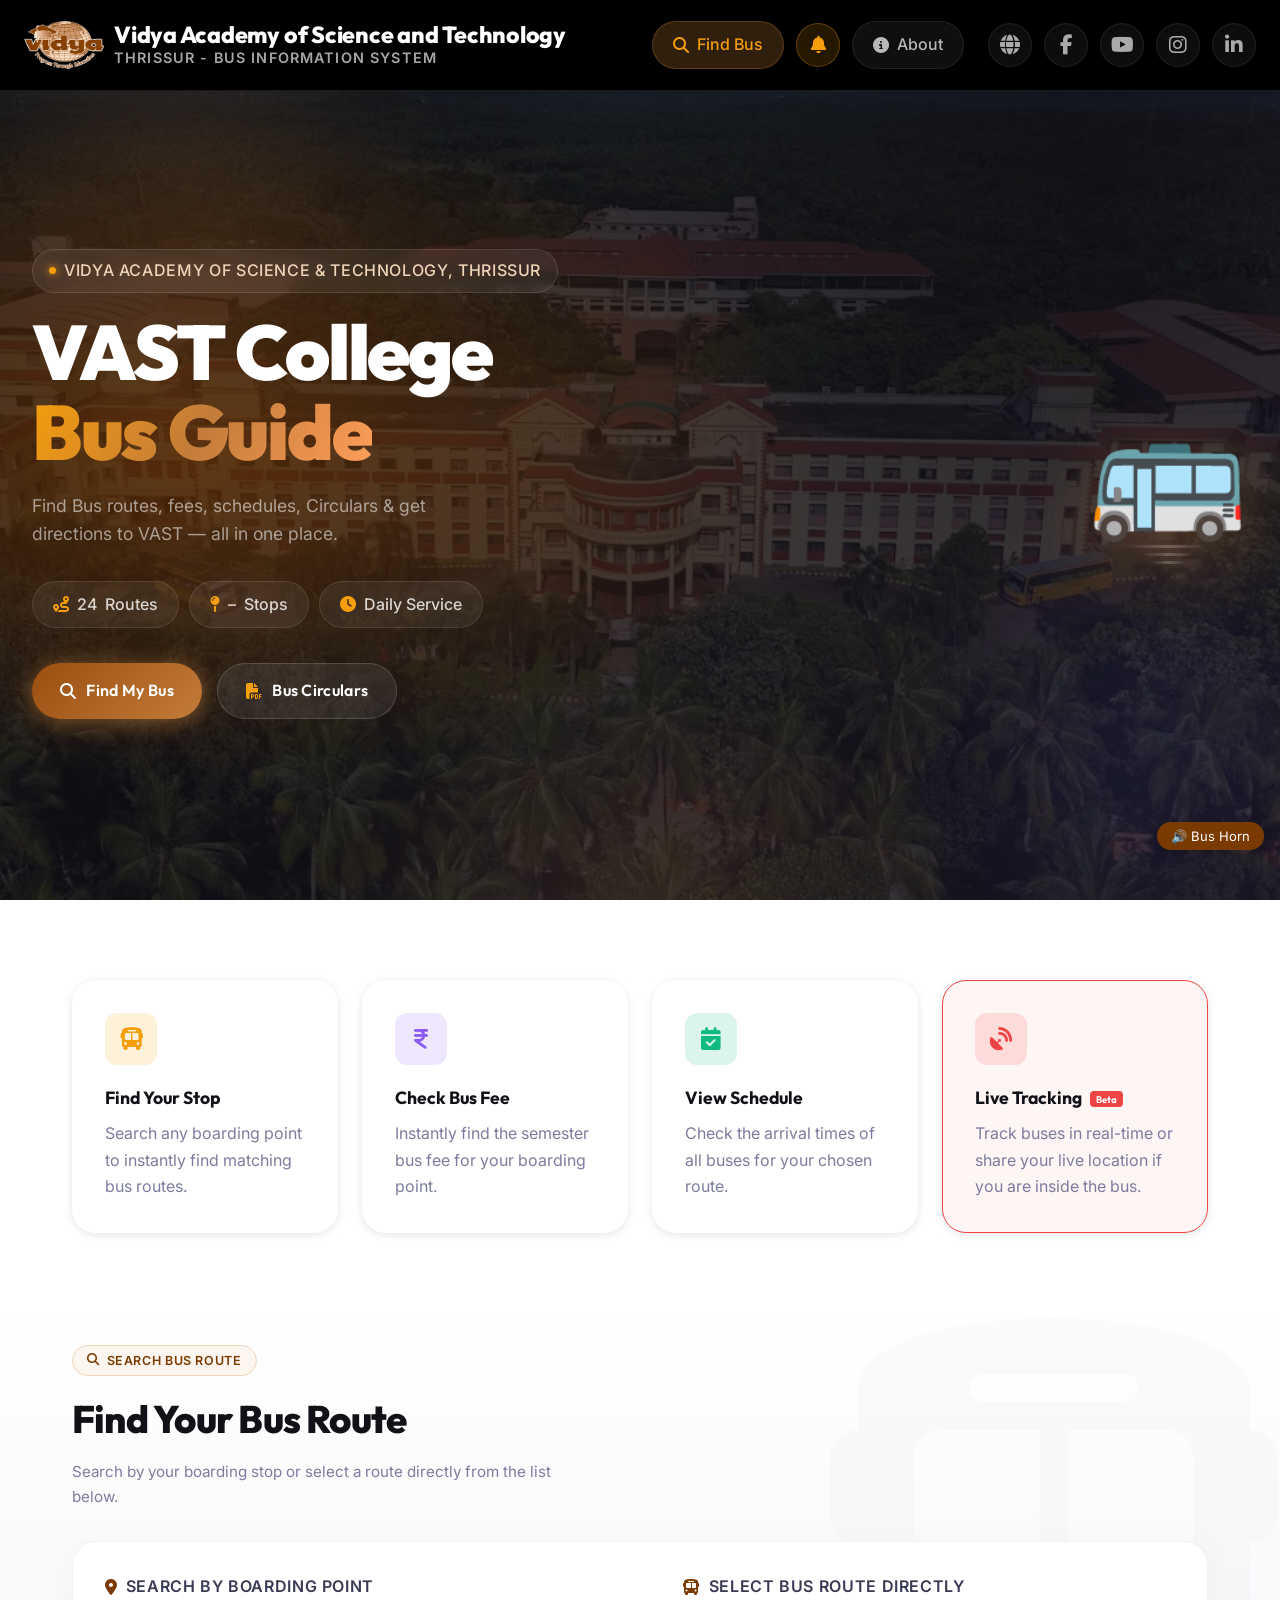
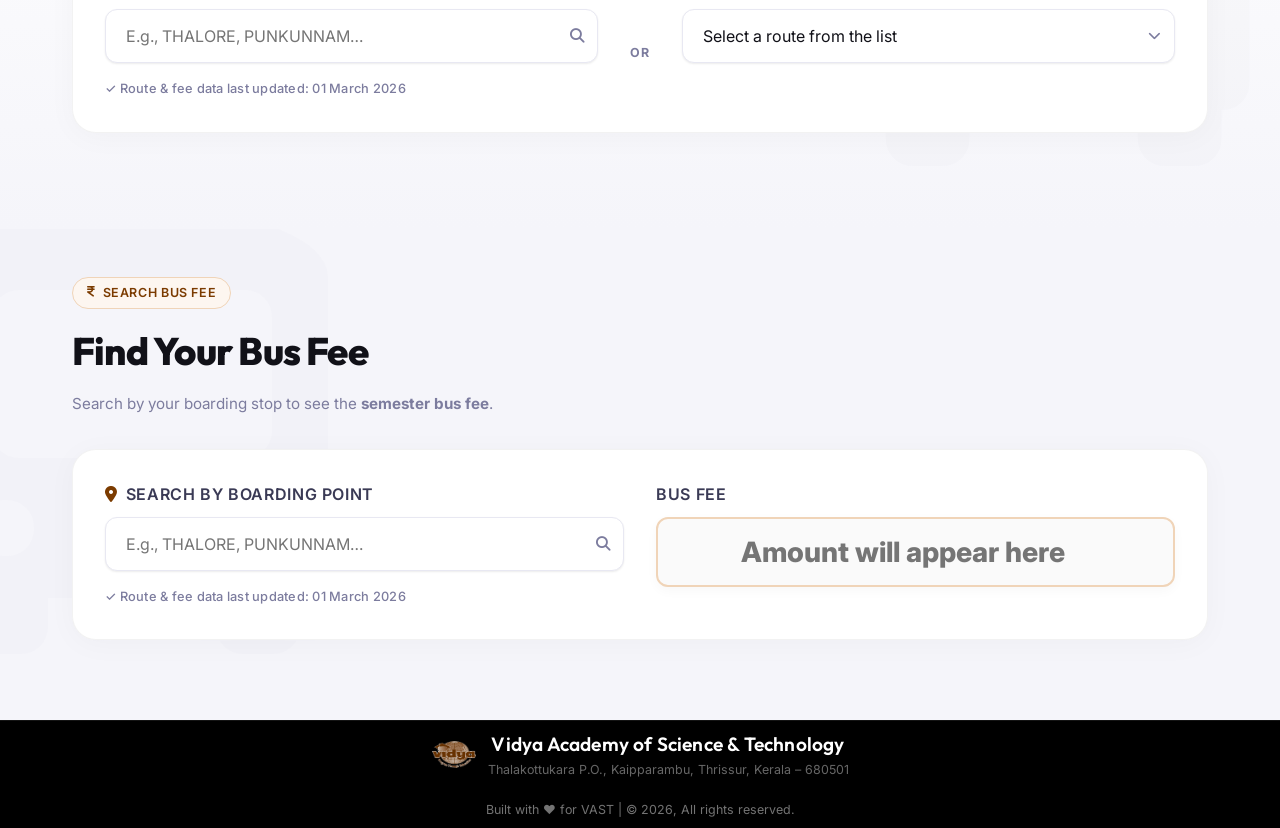
==== commit 558f670f: "v27" ====
--- a/index.html
+++ b/index.html
@@ -156,9 +156,16 @@
             <div class="nav-right">
                 <div class="nav-pills">
                     <a href="#search-section" class="nav-pill active"><i class="fa-solid fa-magnifying-glass"></i> <span>Find Bus</span></a>
-                    <button id="pwa-notif-btn" title="Enable Notifications" class="nav-notif-btn" onclick="requestNotificationPermission()">
-                        <i class="fa-solid fa-bell"></i>
-                    </button>
+                    <div style="position: relative; display: flex; align-items: center;">
+                        <button id="pwa-notif-btn" title="Enable Notifications" class="nav-notif-btn" onclick="requestNotificationPermission()">
+                            <i class="fa-solid fa-bell"></i>
+                        </button>
+                        <!-- Bell Hint Tooltip -->
+                        <div id="notif-hint" class="notif-hint hidden">
+                            <i class="fa-solid fa-caret-up hint-arrow"></i>
+                            Click to get VAST Alerts! 🔔
+                        </div>
+                    </div>
                     <a href="about.html" class="nav-pill"><i class="fa-solid fa-circle-info"></i> <span>About</span></a>
                 </div>
 
@@ -306,6 +313,13 @@
             </div>
 
             <div id="tracking-modal-body">
+                <!-- Diagnostic Test Button -->
+                <div style="text-align: right; margin-bottom: 20px; padding: 0 1rem;">
+                    <button onclick="sendLocalTestNotification()" style="background: rgba(245, 158, 11, 0.1); border: 1px solid rgba(245, 158, 11, 0.3); color: var(--amber); padding: 6px 12px; border-radius: 8px; cursor: pointer; font-size: 0.75rem; font-weight: 600; transition: 0.2s; display: inline-flex; align-items: center; gap: 6px;">
+                        <i class="fa-solid fa-vial"></i> Test System Notifications
+                    </button>
+                </div>
+
                 <!-- User Profile (Shown when logged in) -->
                 <div id="user-profile"
                     style="display: none; align-items: center; justify-content: space-between; padding: 1rem; background: rgba(255,255,255,0.05); border: 1px solid rgba(255,255,255,0.1); border-radius: 12px; margin-bottom: 2rem;">
@@ -670,11 +684,21 @@
             navbar.classList.toggle('scrolled', window.scrollY > 40);
         });
 
-        // Initialize PWA Service Worker for Offline Mode
+        // Initialize PWA Service Worker for Offline Mode & FCM
         if ('serviceWorker' in navigator) {
             window.addEventListener('load', () => {
-                navigator.serviceWorker.register('sw.js').catch(err => {
-                    console.log('ServiceWorker registration failed: ', err);
+                // Main Caching Worker
+                navigator.serviceWorker.register('sw.js').then(reg => {
+                    console.log('[SW Admin] Main Service Worker registered');
+                }).catch(err => {
+                    console.warn('[SW Admin] Main Service Worker registration failed: ', err);
+                });
+
+                // Firebase Messaging Worker
+                navigator.serviceWorker.register('firebase-messaging-sw.js').then(reg => {
+                    console.log('[FCM Admin] Messaging Service Worker registered');
+                }).catch(err => {
+                    console.warn('[FCM Admin] Messaging Service Worker registration failed: ', err);
                 });
             });
         }
--- a/styles.css
+++ b/styles.css
@@ -235,6 +235,50 @@
 
 .nav-notif-btn i {
     font-size: 1.1rem;
+}
+
+/* Notification Hint Tooltip */
+.notif-hint {
+    position: absolute;
+    top: 55px;
+    right: -20px;
+    white-space: nowrap;
+    background: rgba(245, 158, 11, 0.95);
+    color: #000;
+    padding: 8px 14px;
+    border-radius: 12px;
+    font-size: 0.85rem;
+    font-weight: 700;
+    box-shadow: 0 10px 25px rgba(245, 158, 11, 0.3);
+    z-index: 1001;
+    animation: hintPulse 2s ease-in-out infinite;
+    pointer-events: none;
+    letter-spacing: 0.02em;
+}
+
+.hint-arrow {
+    position: absolute;
+    top: -10px;
+    right: 32px;
+    color: rgba(245, 158, 11, 0.95);
+    font-size: 1.2rem;
+}
+
+@keyframes hintPulse {
+    0%, 100% { transform: translateY(0) scale(1); opacity: 1; }
+    50% { transform: translateY(5px) scale(0.98); opacity: 0.9; }
+}
+
+@media (max-width: 480px) {
+    .notif-hint {
+        top: 45px;
+        right: -10px;
+        font-size: 0.75rem;
+        padding: 6px 10px;
+    }
+    .hint-arrow {
+        right: 21px;
+    }
 }
 
 /* ══════════════════════════════════════════
@@ -1855,21 +1899,21 @@
 ══════════════════════════════════════════ */
 @media (max-width: 768px) {
     :root {
-        --nav-h: 70px;
+        --nav-h: 60px;
         /* Reduced navbar height */
     }
 
     .navbar {
-        padding: 0.1rem 1rem;
+        padding: 0 1rem;
     }
 
     .nav-logo {
-        width: 44px;
-        height: 44px;
+        width: 38px;
+        height: 38px;
     }
 
     .nav-title {
-        font-size: 1.05rem;
+        font-size: 0.95rem;
     }
 
     body {
@@ -1888,7 +1932,7 @@
     }
 
     .nav-sub {
-        font-size: 0.82rem;
+        font-size: 0.75rem;
         /* Reduced to balance with title */
         letter-spacing: 0.05em;
     }
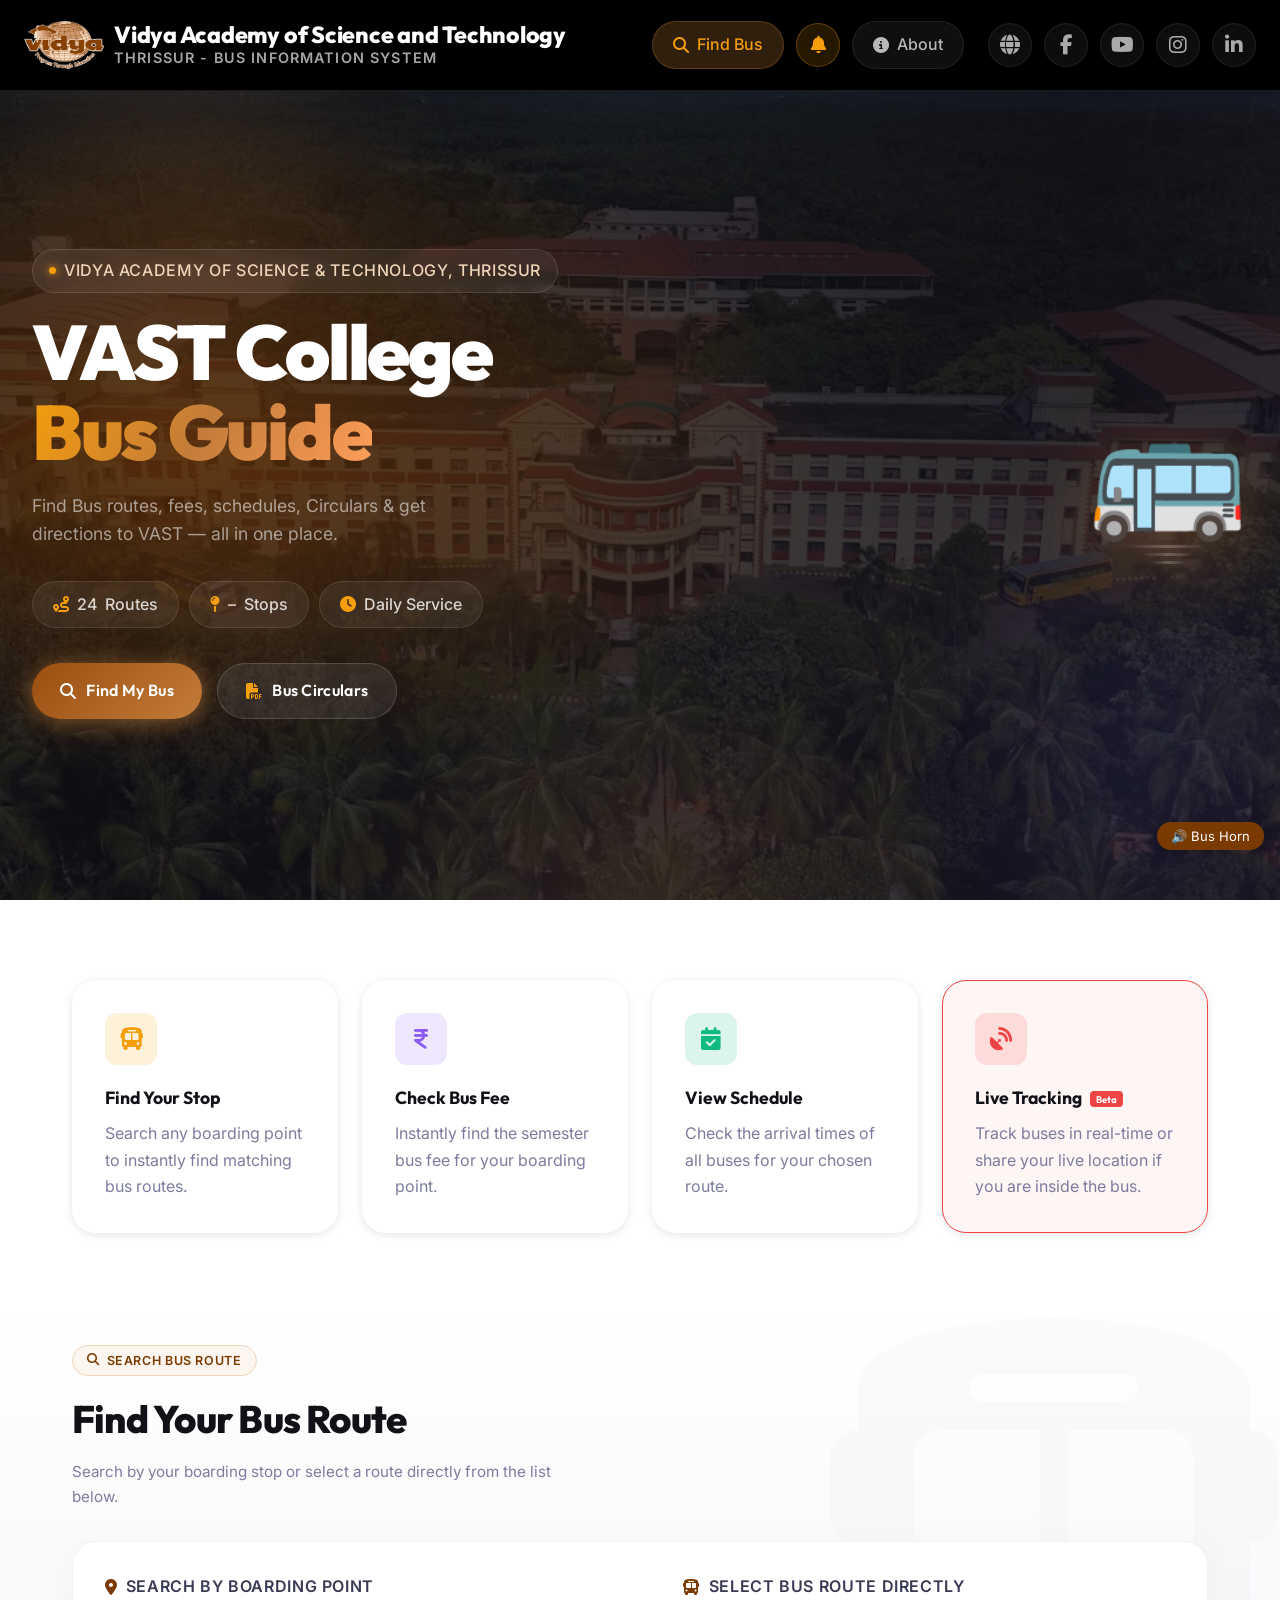
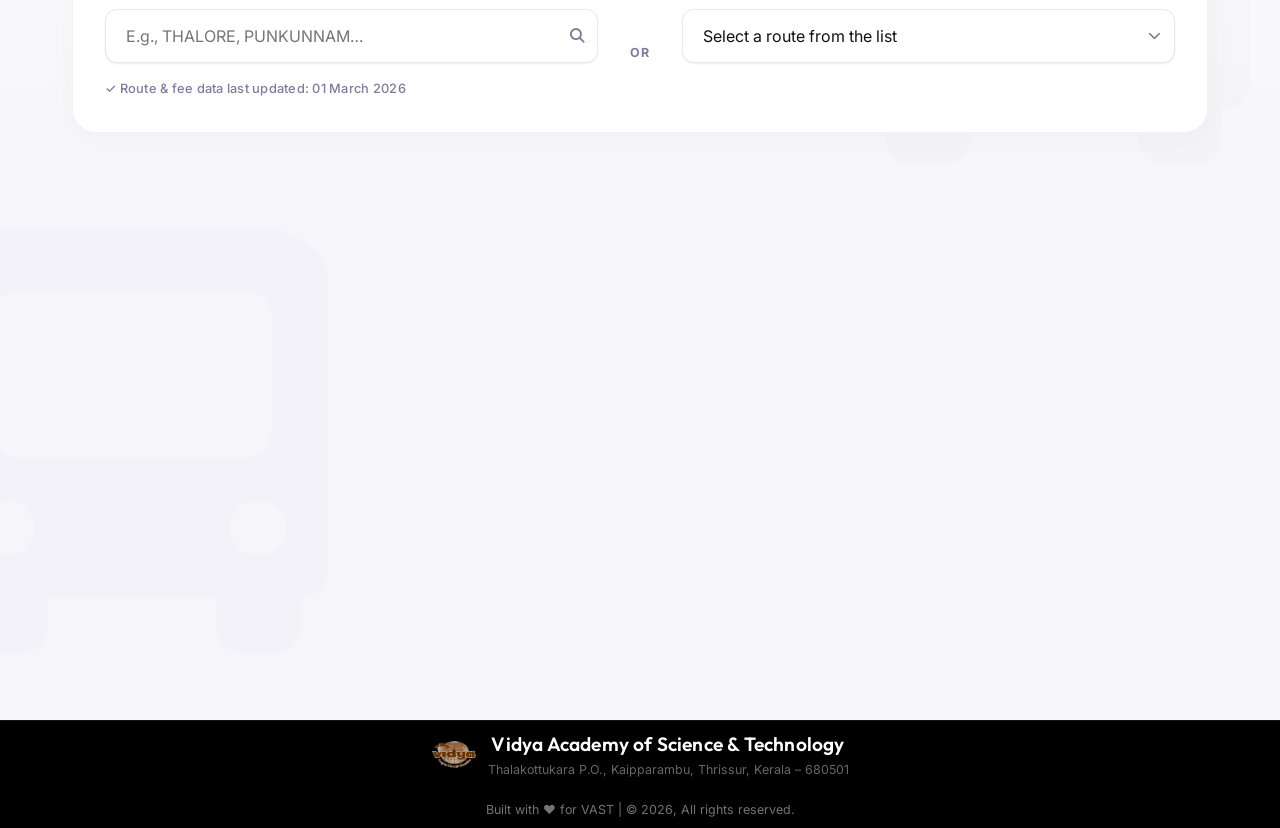
==== commit 40529459: "v29" ====
--- a/index.html
+++ b/index.html
@@ -305,6 +305,20 @@
         <div class="modal-content glass">
             <span class="close-modal" id="close-tracking-modal">&times;</span>
 
+            <!-- Diagnostic Test Suite (Moved for Maximum Visibility) -->
+            <div style="text-align: center; margin: 15px 0; background: rgba(245, 158, 11, 0.05); padding: 15px; border-top: 1px solid rgba(245, 158, 11, 0.1); border-bottom: 1px solid rgba(245, 158, 11, 0.1);">
+                <div style="font-size: 0.8rem; color: var(--amber); font-weight: 700; margin-bottom: 10px; text-transform: uppercase; letter-spacing: 1px;">Diagnostic Suite 🧪</div>
+                <div style="display: flex; flex-wrap: wrap; justify-content: center; gap: 10px;">
+                    <button onclick="sendLocalTestNotification()" style="background: var(--brand-700); border: 1px solid var(--amber); color: #fff; padding: 8px 16px; border-radius: 50px; cursor: pointer; font-size: 0.75rem; font-weight: 700; display: inline-flex; align-items: center; gap: 8px; box-shadow: 0 4px 10px rgba(0,0,0,0.2);">
+                        <i class="fa-solid fa-vial"></i> Test Notification
+                    </button>
+                    <button id="btn-copy-token" onclick="copyPushToken()" style="background: rgba(255,255,255,0.1); border: 1px solid rgba(255,255,255,0.2); color: #fff; padding: 8px 16px; border-radius: 50px; cursor: pointer; font-size: 0.75rem; font-weight: 700; display: inline-flex; align-items: center; gap: 8px;">
+                        <i class="fa-solid fa-copy"></i> Copy Push Token
+                    </button>
+                </div>
+                <div style="font-size: 0.6rem; color: rgba(255,255,255,0.5); margin-top: 8px;">Use the Push Token in Firebase Console to send a dedicated test message.</div>
+            </div>
+
             <div class="modal-header" style="text-align: center; margin-bottom: 2rem;">
                 <h3
                     style="font-family: 'Outfit'; font-size: 1.8rem; color: #fff; display: flex; align-items: center; justify-content: center; gap: 10px;">
@@ -313,13 +327,6 @@
             </div>
 
             <div id="tracking-modal-body">
-                <!-- Diagnostic Test Button -->
-                <div style="text-align: right; margin-bottom: 20px; padding: 0 1rem;">
-                    <button onclick="sendLocalTestNotification()" style="background: rgba(245, 158, 11, 0.1); border: 1px solid rgba(245, 158, 11, 0.3); color: var(--amber); padding: 6px 12px; border-radius: 8px; cursor: pointer; font-size: 0.75rem; font-weight: 600; transition: 0.2s; display: inline-flex; align-items: center; gap: 6px;">
-                        <i class="fa-solid fa-vial"></i> Test System Notifications
-                    </button>
-                </div>
-
                 <!-- User Profile (Shown when logged in) -->
                 <div id="user-profile"
                     style="display: none; align-items: center; justify-content: space-between; padding: 1rem; background: rgba(255,255,255,0.05); border: 1px solid rgba(255,255,255,0.1); border-radius: 12px; margin-bottom: 2rem;">
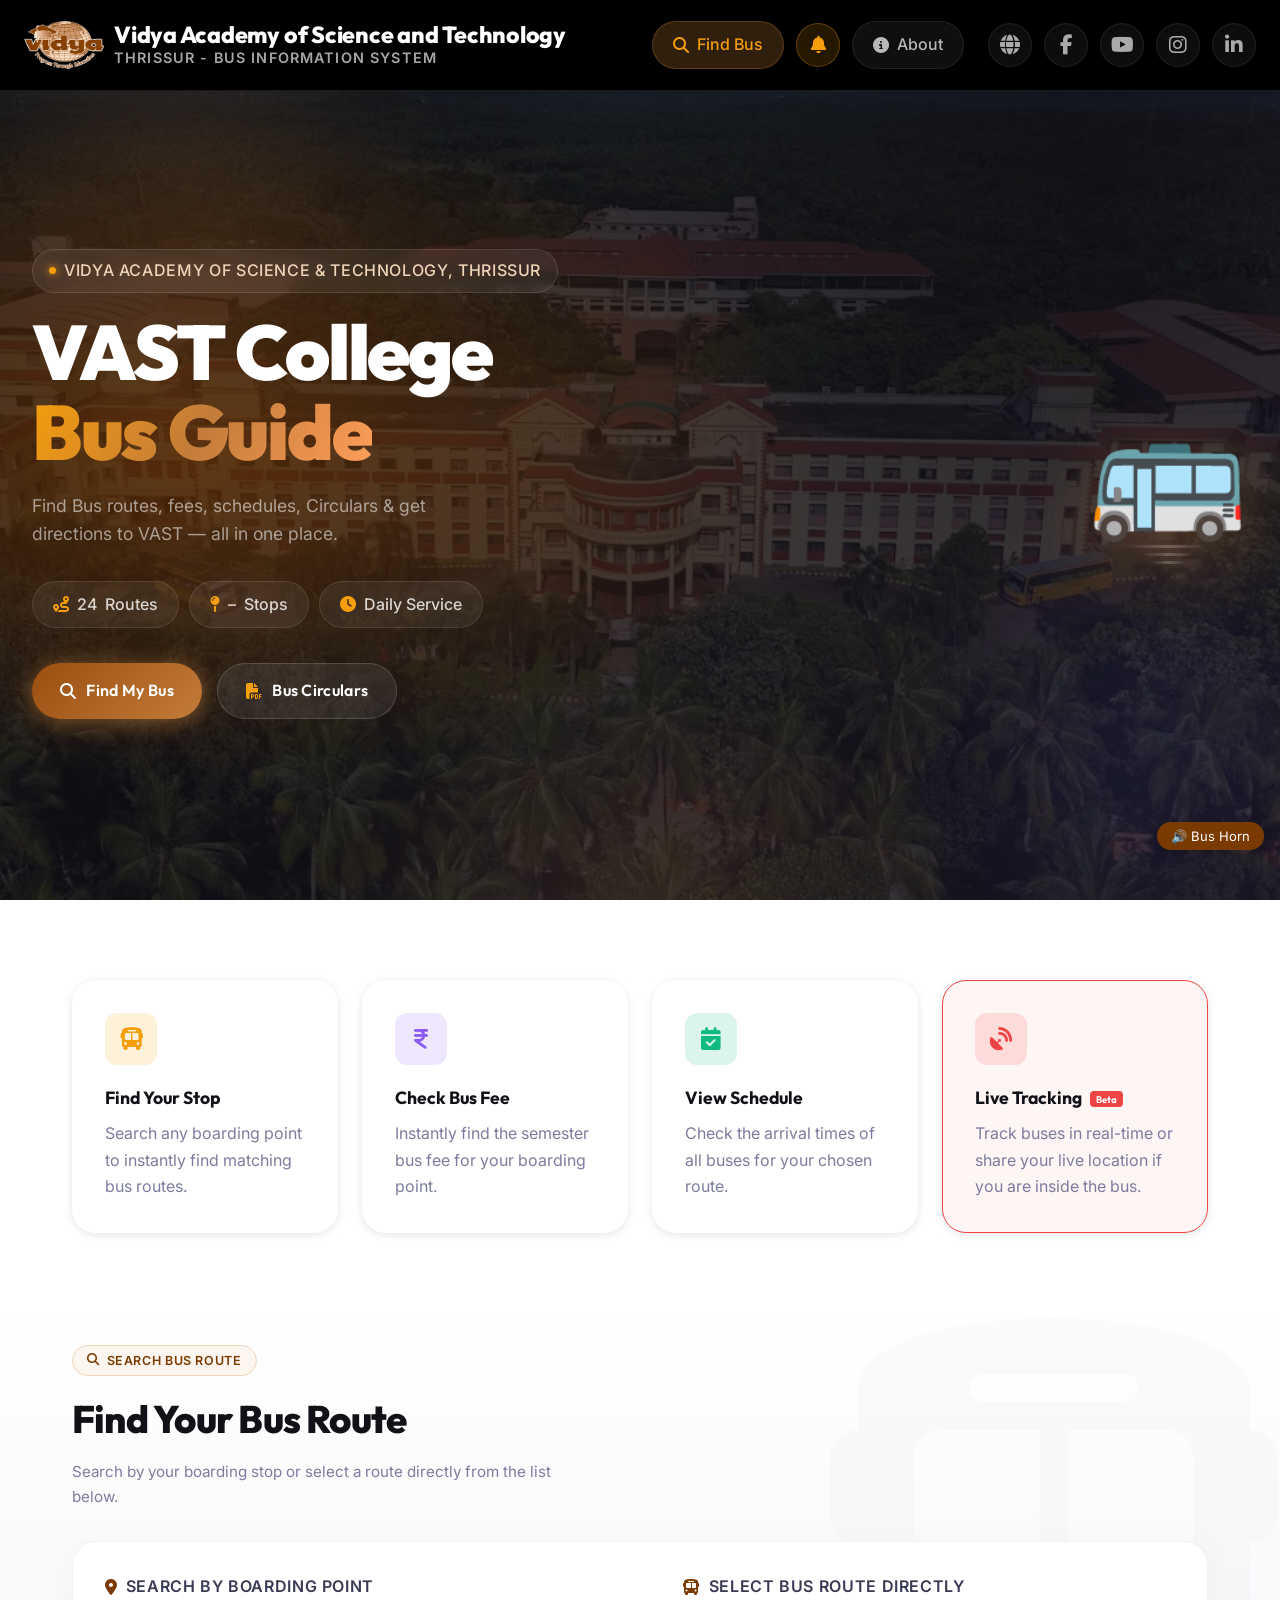
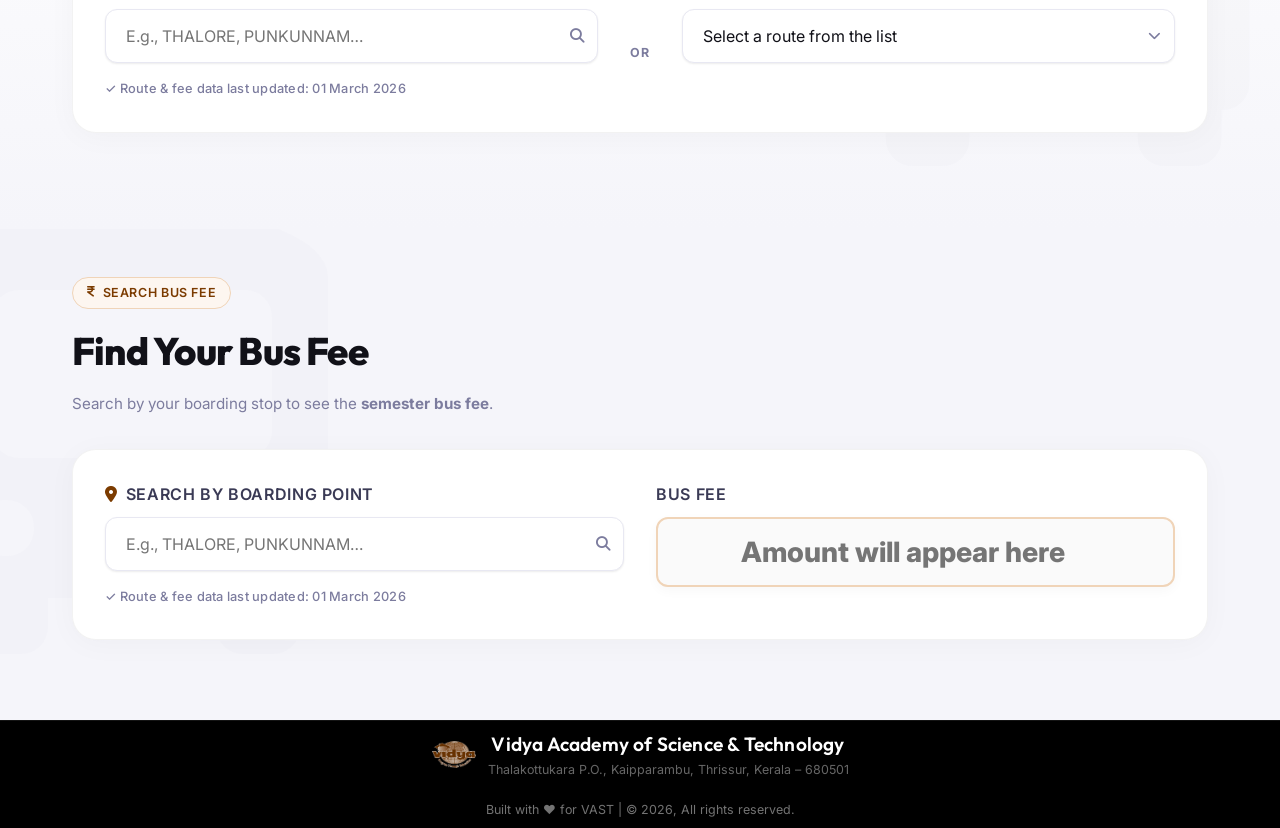
==== commit 11a9b66a: "v31" ====
--- a/index.html
+++ b/index.html
@@ -317,6 +317,12 @@
                     </button>
                 </div>
                 <div style="font-size: 0.6rem; color: rgba(255,255,255,0.5); margin-top: 8px;">Use the Push Token in Firebase Console to send a dedicated test message.</div>
+                
+                <!-- On-Screen Console for Mobile Debugging -->
+                <div id="debug-log-console" style="margin-top: 15px; background: #000; border: 1px solid #333; border-radius: 8px; padding: 10px; font-family: monospace; font-size: 0.7rem; text-align: left; max-height: 120px; overflow-y: auto; color: #10b981;">
+                    <div style="color: #666; border-bottom: 1px solid #222; margin-bottom: 5px; padding-bottom: 2px;">Mobile Console Logs:</div>
+                    <div id="debug-log-content">Waiting for action...</div>
+                </div>
             </div>
 
             <div class="modal-header" style="text-align: center; margin-bottom: 2rem;">
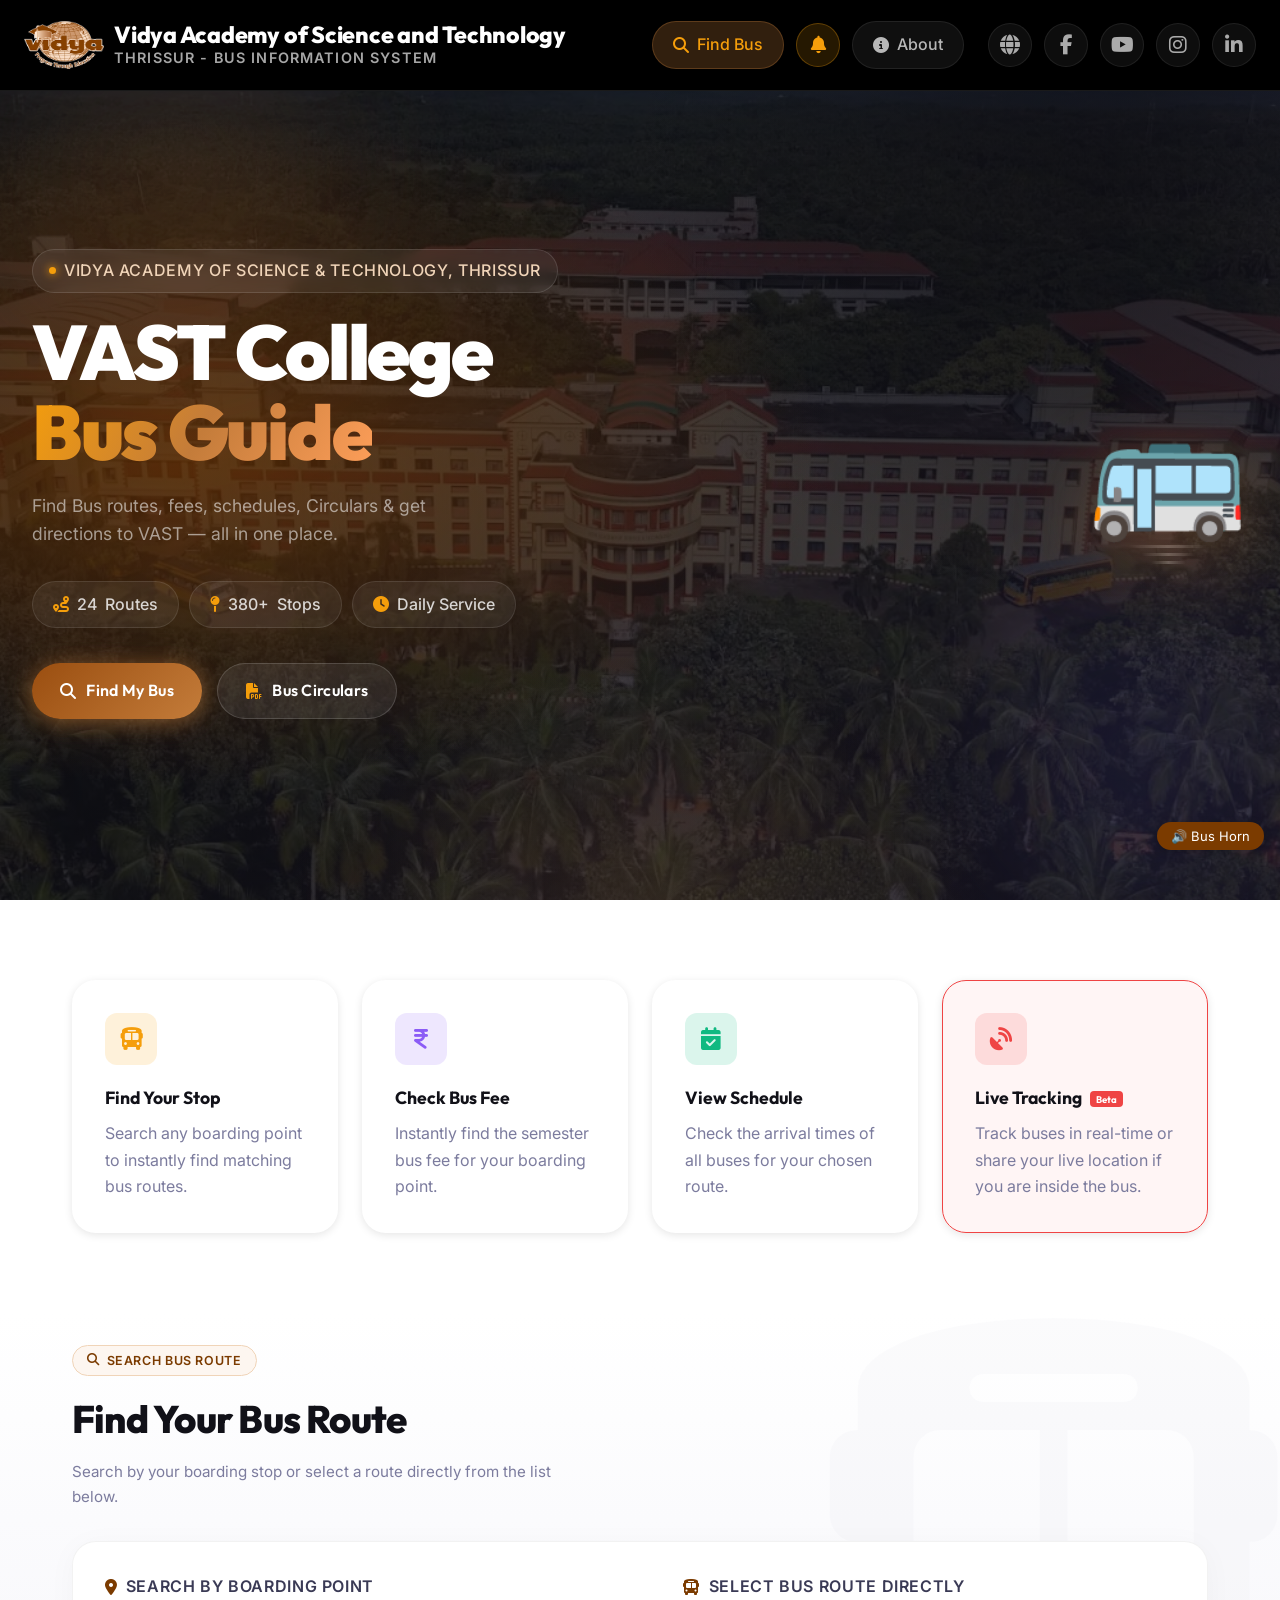
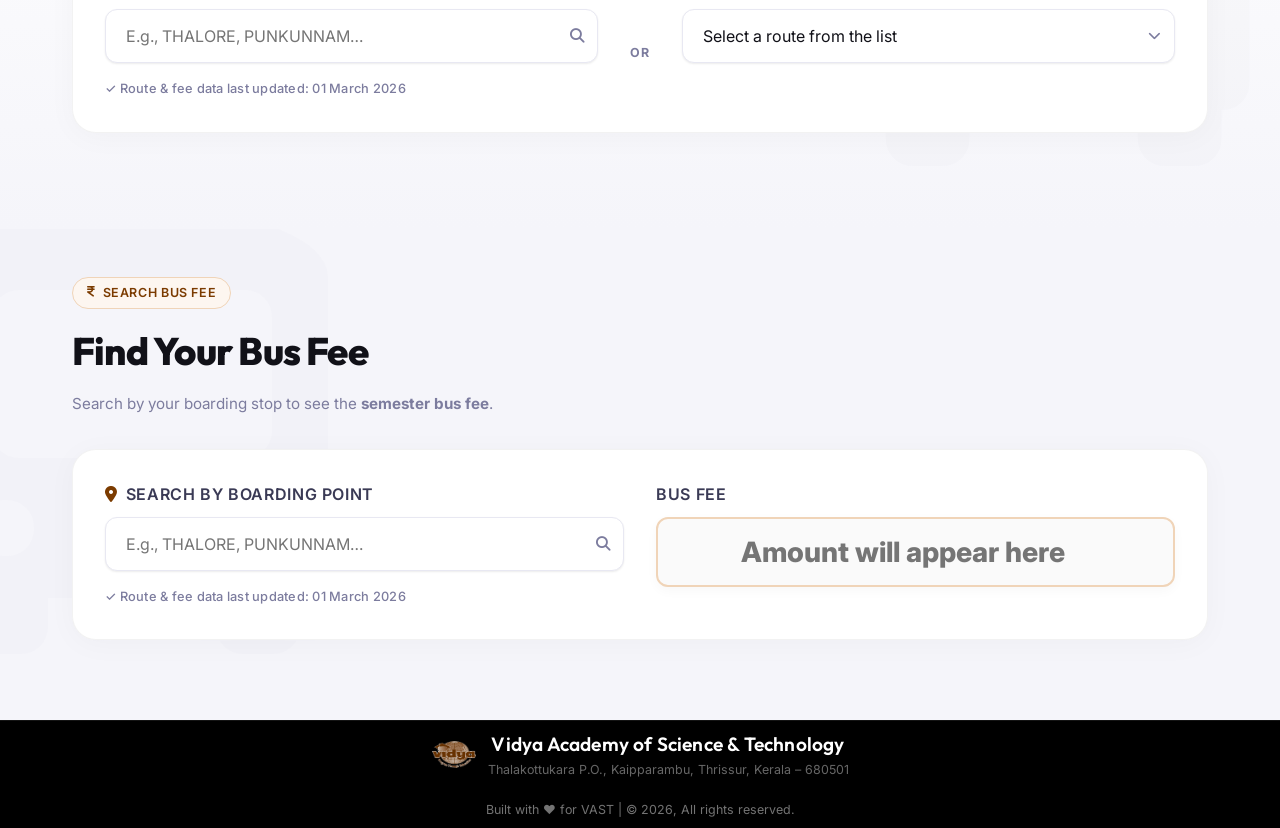
==== commit ec28550e: "v34" ====
--- a/index.html
+++ b/index.html
@@ -2,6 +2,16 @@
 <html lang="en">
 
 <head>
+    <!-- Google tag (gtag.js) -->
+    <script async src="https://www.googletagmanager.com/gtag/js?id=G-2DSKQ9XLKT"></script>
+    <script>
+        window.dataLayer = window.dataLayer || [];
+        function gtag() { dataLayer.push(arguments); }
+        gtag('js', new Date());
+
+        gtag('config', 'G-2DSKQ9XLKT');
+    </script>
+
     <meta charset="UTF-8">
     <meta name="viewport" content="width=device-width, initial-scale=1.0">
 
@@ -228,7 +238,7 @@
                 </div>
                 <div class="stat-pill">
                     <i class="fa-solid fa-map-pin"></i>
-                    <span id="stat-stops">–</span> Stops
+                    <span id="stat-stops">380+</span> Stops
                 </div>
                 <div class="stat-pill">
                     <i class="fa-solid fa-clock"></i>Daily Service
@@ -304,26 +314,6 @@
     <div id="tracking-modal" class="modal hidden">
         <div class="modal-content glass">
             <span class="close-modal" id="close-tracking-modal">&times;</span>
-
-            <!-- Diagnostic Test Suite (Moved for Maximum Visibility) -->
-            <div style="text-align: center; margin: 15px 0; background: rgba(245, 158, 11, 0.05); padding: 15px; border-top: 1px solid rgba(245, 158, 11, 0.1); border-bottom: 1px solid rgba(245, 158, 11, 0.1);">
-                <div style="font-size: 0.8rem; color: var(--amber); font-weight: 700; margin-bottom: 10px; text-transform: uppercase; letter-spacing: 1px;">Diagnostic Suite 🧪</div>
-                <div style="display: flex; flex-wrap: wrap; justify-content: center; gap: 10px;">
-                    <button onclick="sendLocalTestNotification()" style="background: var(--brand-700); border: 1px solid var(--amber); color: #fff; padding: 8px 16px; border-radius: 50px; cursor: pointer; font-size: 0.75rem; font-weight: 700; display: inline-flex; align-items: center; gap: 8px; box-shadow: 0 4px 10px rgba(0,0,0,0.2);">
-                        <i class="fa-solid fa-vial"></i> Test Notification
-                    </button>
-                    <button id="btn-copy-token" onclick="copyPushToken()" style="background: rgba(255,255,255,0.1); border: 1px solid rgba(255,255,255,0.2); color: #fff; padding: 8px 16px; border-radius: 50px; cursor: pointer; font-size: 0.75rem; font-weight: 700; display: inline-flex; align-items: center; gap: 8px;">
-                        <i class="fa-solid fa-copy"></i> Copy Push Token
-                    </button>
-                </div>
-                <div style="font-size: 0.6rem; color: rgba(255,255,255,0.5); margin-top: 8px;">Use the Push Token in Firebase Console to send a dedicated test message.</div>
-                
-                <!-- On-Screen Console for Mobile Debugging -->
-                <div id="debug-log-console" style="margin-top: 15px; background: #000; border: 1px solid #333; border-radius: 8px; padding: 10px; font-family: monospace; font-size: 0.7rem; text-align: left; max-height: 120px; overflow-y: auto; color: #10b981;">
-                    <div style="color: #666; border-bottom: 1px solid #222; margin-bottom: 5px; padding-bottom: 2px;">Mobile Console Logs:</div>
-                    <div id="debug-log-content">Waiting for action...</div>
-                </div>
-            </div>
 
             <div class="modal-header" style="text-align: center; margin-bottom: 2rem;">
                 <h3
